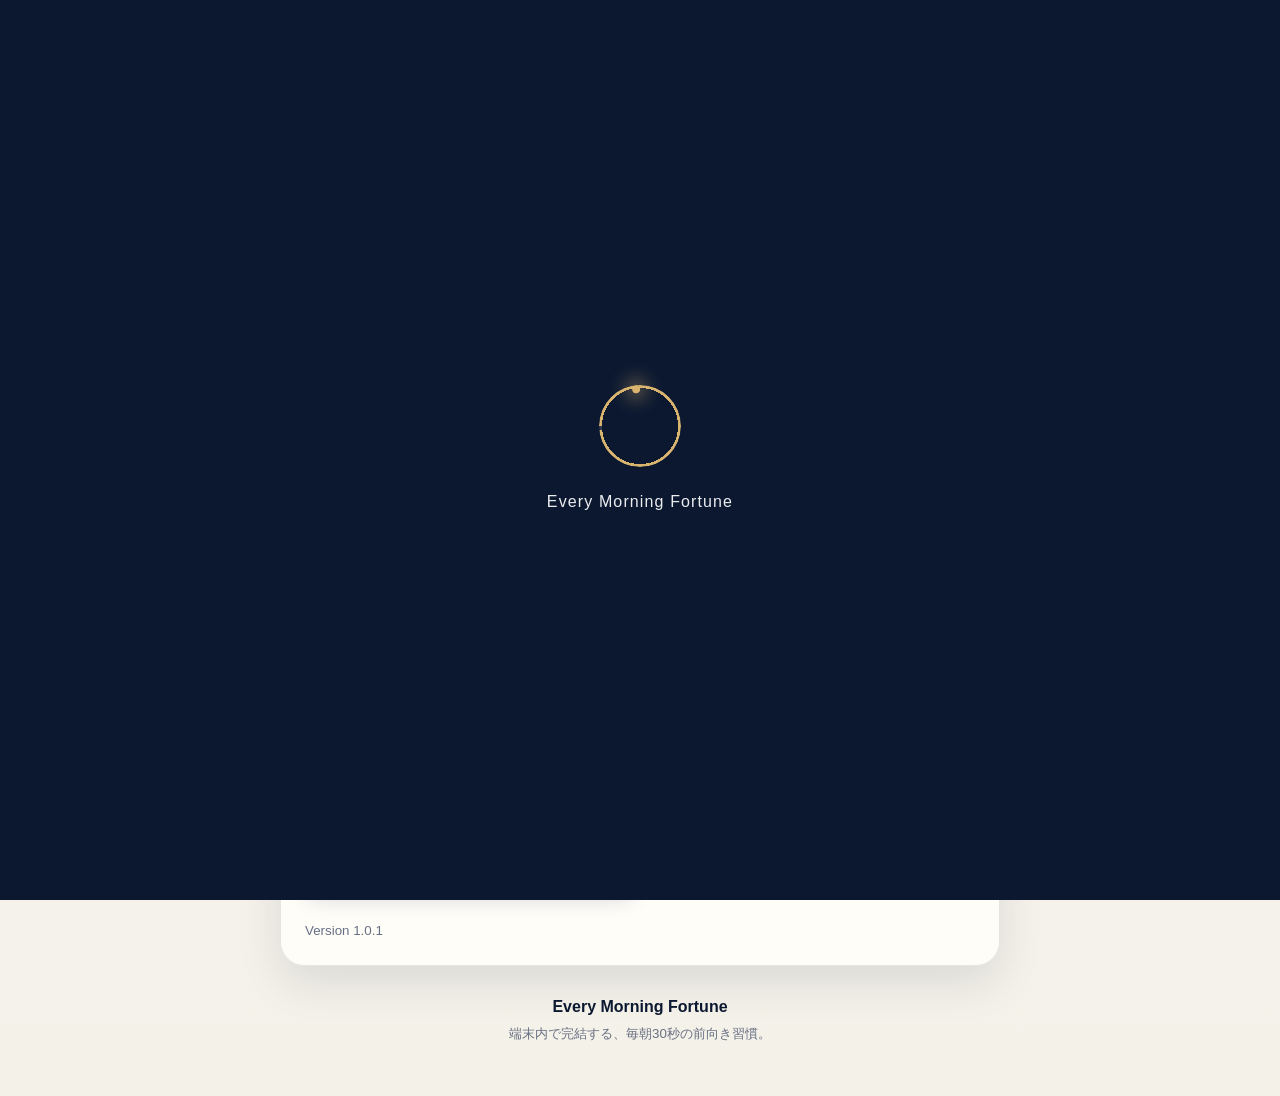
==== index.html @ 0e387863 "Finalize PWA release candidate" ====
<!doctype html>
<html lang="ja">
<head>
  <meta charset="utf-8">
  <meta name="viewport" content="width=device-width,initial-scale=1,viewport-fit=cover">
  <meta name="theme-color" content="#0b1830">
  <meta name="description" content="毎朝30秒、自分を整える占いアプリ Every Morning Fortune">
  <link rel="manifest" href="./manifest.webmanifest">
  <link rel="icon" href="./data/icon.svg" type="image/svg+xml">
  <link rel="apple-touch-icon" href="./data/apple-touch-icon.png">
  <link rel="stylesheet" href="./styles.css">
  <title>Every Morning Fortune</title>
</head>
<body>
  <div id="splash" class="splash" aria-hidden="true">
    <div class="splash__ring"></div>
    <p class="splash__title">Every Morning Fortune</p>
  </div>

  <div id="offlineBanner" class="system-banner" role="status" hidden>
    オフラインです。保存済みの内容で表示しています。
  </div>

  <div id="updateBanner" class="system-banner system-banner--action" role="status" hidden>
    <span>新しいバージョンを利用できます。</span>
    <button id="applyUpdateButton" type="button">更新する</button>
  </div>

  <header class="app-header">
    <div><p class="eyebrow">EVERY MORNING</p><h1>Fortune</h1></div>
    <button id="openProfileButton" class="icon-button" type="button" aria-label="プロフィールを開く">⚙︎</button>
  </header>

  <main class="app-shell">
    <section id="startupErrorPanel" class="card error-panel" hidden>
      <p class="eyebrow">RECOVERY</p>
      <h2>アプリを起動できませんでした</h2>
      <p id="startupErrorMessage" class="muted" role="alert"></p>
      <div class="button-row">
        <button class="primary-button" type="button" data-app-action="reload">もう一度読み込む</button>
        <button class="secondary-button" type="button" data-app-action="refresh-cache">キャッシュを更新</button>
      </div>
    </section>

    <section id="welcomePanel" class="card welcome-card" hidden>
      <p class="eyebrow">はじめに</p>
      <h2>あなたの基本情報を登録します</h2>
      <p class="muted">入力内容と占い結果は、この端末内だけに保存されます。</p>
      <form id="profileForm" class="stack">
        <label><span>表示名</span><input id="displayName" maxlength="24" placeholder="例：ハルタ"></label>
        <label><span>生年月日</span><input id="birthDate" type="date" required></label>
        <label><span>血液型</span><select id="bloodType"><option value="">未設定</option><option>A</option><option>B</option><option>O</option><option>AB</option></select></label>
        <button class="primary-button" type="submit">保存して占う</button>
      </form>
    </section>

    <section id="homePanel" hidden>
      <article class="fortune-hero">
        <div class="fortune-hero__top">
          <div><p id="todayLabel" class="eyebrow"></p><p id="greeting" class="small-greeting"></p></div>
          <div id="overallStars" class="stars"></div>
        </div>
        <p class="theme-caption">今日のテーマ</p>
        <h2 id="themeLabel" class="theme-title"></h2>
        <p id="themeLead" class="theme-lead"></p>
        <div class="overall-score"><span>総合運</span><strong id="overallScore"></strong></div>
      </article>

      <section class="axis-grid" aria-label="4つの運勢">
        <article class="axis-card"><span>恋愛運</span><strong id="loveStars"></strong><small id="loveScore"></small></article>
        <article class="axis-card"><span>金運</span><strong id="moneyStars"></strong><small id="moneyScore"></small></article>
        <article class="axis-card"><span>仕事運</span><strong id="workStars"></strong><small id="workScore"></small></article>
      </section>

      <article class="card">
        <p class="eyebrow">TODAY'S KEY</p>
        <h3 id="todayKey"></h3>
        <p id="overallMessage" class="muted"></p>
      </article>

      <article class="card">
        <p class="eyebrow">LUCKY ACTION</p>
        <h3 id="luckyAction"></h3>
      </article>

      <section class="lucky-grid" aria-label="今日のラッキー情報">
        <article class="lucky-card">
          <p class="eyebrow">LUCKY COLOR</p>
          <strong id="luckyColor"></strong>
        </article>
        <article class="lucky-card">
          <p class="eyebrow">LUCKY TIME</p>
          <strong id="luckyTime"></strong>
        </article>
      </section>

      <article class="promise-card">
        <p class="eyebrow">TODAY'S PROMISE</p>
        <p id="todayPromise"></p>
      </article>

      <details class="card">
        <summary>4運勢のメッセージ</summary>
        <div id="axisMessages" class="axis-messages"></div>
      </details>

      
      <section id="nightReflectionSection" class="night-section">
        <article class="night-card">
          <p class="eyebrow">NIGHT REFLECTION</p>
          <h2>今日を静かに振り返る</h2>
          <p id="nightThemeLead" class="muted"></p>

          <form id="reflectionForm" class="stack">
            <fieldset class="mood-fieldset">
              <legend>今日の気分</legend>
              <div class="mood-options">
                <label><input type="radio" name="mood" value="1"><span>1</span></label>
                <label><input type="radio" name="mood" value="2"><span>2</span></label>
                <label><input type="radio" name="mood" value="3" checked><span>3</span></label>
                <label><input type="radio" name="mood" value="4"><span>4</span></label>
                <label><input type="radio" name="mood" value="5"><span>5</span></label>
              </div>
            </fieldset>

            <label class="check-row">
              <input id="promiseFulfilled" type="checkbox">
              <span>今日の約束を少しでも意識できた</span>
            </label>

            <label>
              <span>ひとことメモ</span>
              <textarea id="reflectionNote" rows="4" maxlength="240" placeholder="今日できたこと、気づいたこと"></textarea>
            </label>

            <button class="primary-button" type="submit">今日の振り返りを保存</button>
            <p id="reflectionMessage" class="message" role="status"></p>
          </form>
        </article>
      </section>

      <a class="secondary-button" href="./studio.html">Every Morning Studioを開く</a>

    </section>
    <section class="card app-management" aria-labelledby="appManagementTitle">
      <p class="eyebrow">APP MANAGEMENT</p>
      <h2 id="appManagementTitle">アプリ管理</h2>
      <p class="muted">表示がおかしいときだけ使用してください。プロフィールや振り返りは削除されません。</p>
      <div class="button-row">
        <button class="primary-button" type="button" data-app-action="reload">もう一度読み込む</button>
        <button class="secondary-button" type="button" data-app-action="refresh-cache">キャッシュを更新</button>
      </div>
      <p id="appManagementMessage" class="message" role="status"></p>
      <small>Version <span id="appVersion">1.0.1</span></small>
    </section>

    <footer class="app-footer">
      <p>Every Morning Fortune</p>
      <small>端末内で完結する、毎朝30秒の前向き習慣。</small>
    </footer>
  </main>

  <dialog id="profileDialog">
    <form method="dialog" class="dialog-card">
      <div class="section-heading"><h2>プロフィール</h2><button class="icon-button" value="cancel">×</button></div>
      <p id="profileSummary" class="muted preserve-lines"></p>
      <button id="resetProfileButton" class="danger-button" type="button">プロフィールを削除</button>
    </form>
  </dialog>

  <script type="module" src="./js/app.js"></script>
</body>
</html>
---- styles.css ----
/* =========================================================
   Every Morning Fortune — Base Design
   Sprint 6.1 style repair
   ========================================================= */

:root {
  --morning-navy: #0b1830;
  --morning-navy-soft: #243b60;
  --morning-gold: #d9b46f;
  --morning-gold-soft: #f3dfb6;
  --morning-paper: #fffdf8;
  --morning-bg: #f4f1e9;
  --morning-text: #172033;
  --morning-muted: #687083;
  --morning-line: rgba(11, 24, 48, .10);
  --radius-lg: 24px;
  --radius-md: 18px;
  --shadow-card: 0 16px 45px rgba(11, 24, 48, .11);
  color-scheme: light;
  font-family:
    -apple-system,
    BlinkMacSystemFont,
    "Hiragino Sans",
    "Yu Gothic",
    "YuGothic",
    "Noto Sans JP",
    sans-serif;
}

* {
  box-sizing: border-box;
}

html {
  min-height: 100%;
  background: var(--morning-bg);
  -webkit-text-size-adjust: 100%;
}

body {
  min-width: 320px;
  min-height: 100vh;
  margin: 0;
  overflow-x: hidden;
  color: var(--morning-text);
  background:
    radial-gradient(circle at 90% 0%, rgba(217, 180, 111, .14), transparent 25rem),
    linear-gradient(180deg, #f8f6f0 0%, var(--morning-bg) 100%);
  font-size: 16px;
  line-height: 1.6;
}

button,
input,
select,
textarea {
  font: inherit;
}

button,
a,
label,
summary {
  -webkit-tap-highlight-color: transparent;
}

button {
  cursor: pointer;
}

[hidden] {
  display: none !important;
}

.app-header {
  display: flex;
  align-items: center;
  justify-content: space-between;
  width: min(100% - 32px, 720px);
  margin: 0 auto;
  padding:
    max(22px, env(safe-area-inset-top))
    0
    14px;
}

.app-header h1 {
  margin: 1px 0 0;
  color: var(--morning-navy);
  font-size: clamp(2rem, 8vw, 3rem);
  line-height: 1;
  letter-spacing: -.035em;
}

.app-shell {
  width: min(100% - 32px, 720px);
  margin: 0 auto;
  padding: 8px 0 calc(48px + env(safe-area-inset-bottom));
}

.eyebrow {
  margin: 0 0 7px;
  color: #8d6d32;
  font-size: .72rem;
  font-weight: 800;
  letter-spacing: .16em;
  text-transform: uppercase;
}

.card {
  margin-bottom: 16px;
  padding: 24px;
  border: 1px solid var(--morning-line);
  border-radius: var(--radius-lg);
  background: rgba(255, 253, 248, .96);
  box-shadow: var(--shadow-card);
}

.card h2,
.card h3 {
  margin-top: 0;
  color: var(--morning-navy);
  line-height: 1.35;
}

.welcome-card {
  margin-top: 8px;
  padding: clamp(24px, 6vw, 38px);
  background:
    radial-gradient(circle at 100% 0%, rgba(217, 180, 111, .18), transparent 18rem),
    var(--morning-paper);
}

.welcome-card h2 {
  margin-bottom: 12px;
  font-size: clamp(1.65rem, 7vw, 2.35rem);
}

.muted {
  color: var(--morning-muted);
}

.stack {
  display: grid;
  gap: 16px;
}

.stack label > span {
  display: block;
  margin-bottom: 7px;
  color: var(--morning-navy);
  font-size: .88rem;
  font-weight: 700;
}

input,
select,
textarea {
  width: 100%;
  min-height: 48px;
  padding: 12px 14px;
  border: 1px solid #cbd1da;
  border-radius: 13px;
  color: var(--morning-text);
  background: white;
  outline: none;
}

textarea {
  resize: vertical;
}

input:focus,
select:focus,
textarea:focus {
  border-color: var(--morning-gold);
  box-shadow: 0 0 0 4px rgba(217, 180, 111, .18);
}

.primary-button,
.secondary-button,
.icon-button {
  min-height: 48px;
  border: 0;
  border-radius: 14px;
  font-weight: 800;
}

.primary-button {
  width: 100%;
  padding: 13px 18px;
  color: white;
  background: var(--morning-navy);
  box-shadow: 0 10px 22px rgba(11, 24, 48, .20);
}

.primary-button:active {
  transform: translateY(1px);
}

.secondary-button {
  display: inline-flex;
  align-items: center;
  justify-content: center;
  padding: 12px 16px;
  color: var(--morning-navy);
  background: #eee9dd;
  text-decoration: none;
}

.icon-button {
  display: grid;
  width: 48px;
  padding: 0;
  place-items: center;
  color: var(--morning-navy);
  background: rgba(255, 253, 248, .92);
  box-shadow: 0 8px 24px rgba(11, 24, 48, .10);
}

.icon-button--link {
  text-decoration: none;
}

.message {
  min-height: 1.5em;
  margin: 0;
  color: var(--morning-muted);
  font-size: .9rem;
}

.splash {
  position: fixed;
  z-index: 1000;
  inset: 0;
  display: grid;
  place-content: center;
  justify-items: center;
  color: white;
  background: var(--morning-navy);
  padding:
    env(safe-area-inset-top)
    env(safe-area-inset-right)
    env(safe-area-inset-bottom)
    env(safe-area-inset-left);
  transition:
    opacity .45s ease,
    visibility .45s ease;
}

.splash.is-hidden {
  visibility: hidden;
  opacity: 0;
  pointer-events: none;
}

.splash__ring {
  position: relative;
  width: 82px;
  height: 82px;
  border-radius: 50%;
  animation: splash-ring 1.15s ease-in-out infinite;
}

.splash__ring::before {
  position: absolute;
  inset: 0;
  border-radius: inherit;
  background:
    conic-gradient(
      from -90deg,
      var(--morning-gold) 0deg 354deg,
      rgba(255, 255, 255, .15) 354deg 360deg
    );
  -webkit-mask: radial-gradient(farthest-side, transparent calc(100% - 3px), #000 0);
  mask: radial-gradient(farthest-side, transparent calc(100% - 3px), #000 0);
  content: "";
}

.splash__ring::after {
  position: absolute;
  top: 0;
  left: calc(50% - 4px);
  width: 8px;
  height: 8px;
  border-radius: 50%;
  background: var(--morning-gold);
  box-shadow: 0 0 18px 7px rgba(217, 180, 111, .42);
  content: "";
  transform: rotate(354deg);
  transform-origin: 4px 41px;
}

.splash__title {
  margin: 22px 0 0;
  color: rgba(255, 255, 255, .92);
  font-size: 1rem;
  letter-spacing: .07em;
  animation: splash-title 1.1s ease-out both;
}

@keyframes splash-ring {
  to {
    transform: rotate(360deg);
  }
}

@keyframes splash-title {
  from {
    opacity: 0;
    transform: translateY(4px);
  }

  to {
    opacity: 1;
    transform: translateY(0);
  }
}

dialog {
  width: min(calc(100% - 32px), 480px);
  padding: 0;
  border: 0;
  border-radius: 22px;
  color: var(--morning-text);
  background: var(--morning-paper);
  box-shadow: 0 26px 80px rgba(0, 0, 0, .28);
}

dialog::backdrop {
  background: rgba(4, 10, 22, .55);
  backdrop-filter: blur(4px);
}

.dialog-card {
  padding: 24px;
}

.button-row {
  display: flex;
  flex-wrap: wrap;
  gap: 10px;
}

.check-row {
  display: flex !important;
  align-items: flex-start;
  gap: 10px;
}

.check-row input {
  width: 22px;
  min-height: 22px;
  margin-top: 2px;
}

@media (max-width: 560px) {
  .app-header,
  .app-shell {
    width: min(100% - 24px, 720px);
  }

  .card,
  .fortune-hero,
  .night-card {
    padding: 20px;
  }
}

@media (prefers-reduced-motion: reduce) {
  *,
  *::before,
  *::after {
    scroll-behavior: auto !important;
    animation-duration: .01ms !important;
    animation-iteration-count: 1 !important;
    transition-duration: .01ms !important;
  }
}



.fortune-hero{margin-bottom:16px;padding:24px;border-radius:var(--radius-lg);background:var(--morning-navy);color:#fff;box-shadow:var(--shadow-card)}
.fortune-hero__top{display:flex;justify-content:space-between;align-items:flex-start;gap:18px}
.small-greeting{margin:.35rem 0 0;color:rgba(255,255,255,.72)}
.stars{color:var(--morning-gold);font-size:1.25rem;letter-spacing:.08em;white-space:nowrap}
.theme-caption{margin:28px 0 5px;color:var(--morning-gold-soft);font-size:.8rem;font-weight:800;letter-spacing:.12em}
.theme-title{margin:0;font-size:clamp(2.2rem,10vw,4rem)}
.theme-lead{max-width:34rem;margin:14px 0 24px;color:rgba(255,255,255,.82);line-height:1.8}
.overall-score{display:flex;justify-content:space-between;align-items:center;padding:14px 16px;border:1px solid rgba(255,255,255,.12);border-radius:15px;background:rgba(255,255,255,.06)}
.axis-grid{display:grid;grid-template-columns:repeat(3,1fr);gap:10px;margin-bottom:16px}
.axis-card{padding:16px 12px;border:1px solid rgba(11,24,48,.08);border-radius:18px;background:var(--morning-paper);box-shadow:0 10px 28px rgba(11,24,48,.08)}
.axis-card span,.axis-card strong,.axis-card small{display:block}
.axis-card strong{margin:8px 0 4px;color:#b18435;letter-spacing:.03em}
.axis-card small{color:var(--morning-muted)}
.promise-card{margin-bottom:16px;padding:23px;border-radius:var(--radius-lg);background:linear-gradient(135deg,var(--morning-gold-soft),#fff4d9)}
.promise-card p:last-child{margin-bottom:0;font-size:1.12rem;font-weight:700;line-height:1.8}
details summary{cursor:pointer;font-weight:800}
.axis-messages p{padding-top:13px;border-top:1px solid #ece8de;line-height:1.7}
.preserve-lines{white-space:pre-line}
@media(max-width:560px){.axis-grid{grid-template-columns:1fr}.axis-card{display:grid;grid-template-columns:1fr auto auto;align-items:center;gap:10px}.axis-card strong{margin:0}.fortune-hero__top{display:block}.stars{margin-top:14px}}


.night-section {
  margin-top: 18px;
}

.night-card {
  margin-bottom: 16px;
  padding: 24px;
  border: 1px solid rgba(11,24,48,.08);
  border-radius: var(--radius-lg);
  background:
    radial-gradient(circle at 100% 0%, rgba(217,180,111,.16), transparent 18rem),
    linear-gradient(180deg, #f3f0f7 0%, #fffdf8 100%);
  box-shadow: var(--shadow-card);
}

.night-card h2 {
  margin-top: 0;
}

.mood-fieldset {
  margin: 0;
  padding: 0;
  border: 0;
}

.mood-fieldset legend {
  margin-bottom: 10px;
  font-weight: 700;
}

.mood-options {
  display: grid;
  grid-template-columns: repeat(5, 1fr);
  gap: 8px;
}

.mood-options label {
  display: block;
}

.mood-options input {
  position: absolute;
  opacity: 0;
  pointer-events: none;
}

.mood-options span {
  display: grid;
  place-items: center;
  min-height: 48px;
  border: 1px solid #cad0d9;
  border-radius: 13px;
  background: white;
  font-weight: 800;
  cursor: pointer;
}

.mood-options input:checked + span {
  border-color: var(--morning-gold);
  background: var(--morning-gold-soft);
  color: var(--morning-navy);
  outline: 3px solid rgba(217,180,111,.18);
}

.check-row {
  display: flex;
  align-items: flex-start;
  gap: 10px;
}

.check-row input {
  width: 22px;
  min-height: 22px;
  margin-top: 1px;
}

.check-row > span {
  margin: 0;
  line-height: 1.6;
}

textarea {
  width: 100%;
  padding: 12px 14px;
  border: 1px solid #cad0d9;
  border-radius: 13px;
  background: white;
  color: var(--morning-ink);
  resize: vertical;
}

textarea:focus {
  border-color: var(--morning-gold);
  outline: 3px solid rgba(217,180,111,.23);
}


.studio-hero {
  background:
    radial-gradient(circle at 95% 10%, rgba(217,180,111,.22), transparent 18rem),
    linear-gradient(145deg, var(--morning-navy), #14294a);
}

.studio-summary-grid {
  display: grid;
  grid-template-columns: repeat(4, 1fr);
  gap: 10px;
  margin-bottom: 16px;
}

.summary-card {
  padding: 18px 14px;
  border: 1px solid rgba(11,24,48,.08);
  border-radius: 18px;
  background: var(--morning-paper);
  box-shadow: 0 10px 28px rgba(11,24,48,.08);
}

.summary-card span,
.summary-card strong,
.summary-card small {
  display: block;
}

.summary-card span {
  color: var(--morning-muted);
  font-size: .8rem;
}

.summary-card strong {
  margin-top: 8px;
  color: var(--morning-navy);
  font-size: 1.9rem;
}

.summary-card small {
  margin-top: 3px;
  color: var(--morning-muted);
}

.analytics-bars,
.theme-ranking {
  display: grid;
  gap: 16px;
  margin-top: 20px;
}

.analytics-bar-row {
  display: grid;
  gap: 8px;
}

.analytics-bar-top {
  display: flex;
  justify-content: space-between;
  gap: 16px;
}

.analytics-bar-top span {
  min-width: 0;
  overflow-wrap: anywhere;
}

.analytics-bar-track {
  height: 10px;
  overflow: hidden;
  border-radius: 999px;
  background: #ece8de;
}

.analytics-bar-fill {
  min-width: 2px;
  height: 100%;
  border-radius: inherit;
  background: linear-gradient(
    90deg,
    var(--morning-gold),
    #e7ca91
  );
  transition: width .45s ease;
}

.theme-ranking-row .analytics-bar-fill {
  background: linear-gradient(
    90deg,
    var(--morning-navy-soft),
    #56749f
  );
}

.morning-night-grid,
.reflection-stats {
  display: grid;
  grid-template-columns: repeat(3, 1fr);
  gap: 10px;
  margin-top: 18px;
}

.usage-panel,
.reflection-stats > div {
  padding: 18px;
  border-radius: 16px;
  background: #f3f0e9;
}

.usage-panel span,
.usage-panel strong,
.reflection-stats span,
.reflection-stats strong {
  display: block;
}

.usage-panel span,
.reflection-stats span {
  color: var(--morning-muted);
  font-size: .82rem;
}

.usage-panel strong,
.reflection-stats strong {
  margin-top: 8px;
  color: var(--morning-navy);
  font-size: 1.25rem;
}

@media (max-width: 680px) {
  .studio-summary-grid {
    grid-template-columns: repeat(2, 1fr);
  }

  .morning-night-grid,
  .reflection-stats {
    grid-template-columns: 1fr;
  }
}


.lucky-grid {
  display: grid;
  grid-template-columns: repeat(2, minmax(0, 1fr));
  gap: 12px;
  margin-bottom: 16px;
}

.lucky-card {
  padding: 18px;
  border: 1px solid rgba(11, 24, 48, .08);
  border-radius: 18px;
  background: linear-gradient(145deg, #fffdf8, #f2ede3);
  box-shadow: 0 10px 28px rgba(11, 24, 48, .07);
}

.lucky-card strong {
  display: block;
  margin-top: 8px;
  color: var(--morning-navy);
  font-size: 1.08rem;
  line-height: 1.45;
}

@media (max-width: 420px) {
  .lucky-grid {
    grid-template-columns: 1fr;
  }
}


.quality-score-panel {
  display: grid;
  grid-template-columns: auto 1fr;
  gap: 24px;
  align-items: center;
  margin-top: 18px;
  padding: 22px;
  border-radius: 20px;
  background:
    radial-gradient(circle at 0% 0%, rgba(217,180,111,.18), transparent 18rem),
    #f3f0e9;
}

.quality-score-panel > div {
  min-width: 140px;
}

.quality-score-panel span,
.quality-score-panel strong,
.quality-score-panel small {
  display: block;
}

.quality-score-panel span {
  color: var(--morning-muted);
  font-size: .82rem;
}

.quality-score-panel strong {
  color: var(--morning-navy);
  font-size: 3rem;
  line-height: 1;
}

.quality-score-panel small {
  color: var(--morning-muted);
}

.quality-metrics-grid {
  display: grid;
  grid-template-columns: repeat(4, 1fr);
  gap: 10px;
  margin-top: 14px;
}

.quality-metric {
  padding: 16px;
  border: 1px solid var(--morning-line);
  border-radius: 16px;
  background: white;
}

.quality-metric span,
.quality-metric strong {
  display: block;
}

.quality-metric span {
  color: var(--morning-muted);
  font-size: .78rem;
}

.quality-metric strong {
  margin-top: 6px;
  color: var(--morning-navy);
  font-size: 1.3rem;
}

.quality-columns {
  display: grid;
  grid-template-columns: 1fr 1fr;
  gap: 18px;
  margin-top: 22px;
}

.quality-columns h3 {
  margin-bottom: 12px;
}

.quality-list,
.duplicate-list {
  display: grid;
  gap: 12px;
}

.quality-issue {
  padding: 15px;
  border-radius: 14px;
  border-left: 4px solid #8993a3;
  background: #f4f4f4;
}

.quality-issue p {
  margin: 5px 0 0;
  color: var(--morning-muted);
  font-size: .88rem;
}

.quality-issue--good {
  border-left-color: #6f9870;
  background: #eef6ed;
}

.quality-issue--warning {
  border-left-color: #c7973e;
  background: #fbf3df;
}

.quality-issue--notice {
  border-left-color: #7089a9;
  background: #edf2f8;
}

.quality-issue--danger {
  border-left-color: #b35e5e;
  background: #f9ecec;
}

.duplicate-card {
  padding: 16px;
  border: 1px solid var(--morning-line);
  border-radius: 16px;
  background: #fffdf8;
}

.duplicate-card__header {
  display: flex;
  justify-content: space-between;
  gap: 12px;
  margin-bottom: 10px;
}

.duplicate-card__header span {
  color: var(--morning-muted);
  font-size: .78rem;
  overflow-wrap: anywhere;
}

.duplicate-card p {
  margin: 8px 0 0;
  padding: 11px;
  border-radius: 11px;
  background: #f4f1e9;
  font-size: .9rem;
}

.badge[data-status="良好"] {
  background: #eaf4e9;
  color: #3f6e42;
}

.badge[data-status="要確認"],
.badge[data-status="改善推奨"] {
  background: #fbf1d9;
  color: #8a641f;
}

.badge[data-status="要修正"] {
  background: #f8e7e7;
  color: #8c3e3e;
}

@media (max-width: 680px) {
  .quality-score-panel,
  .quality-columns {
    grid-template-columns: 1fr;
  }

  .quality-metrics-grid {
    grid-template-columns: repeat(2, 1fr);
  }

  .duplicate-card__header {
    display: grid;
  }
}


.editor-toolbar {
  display: grid;
  grid-template-columns: repeat(3, 1fr);
  gap: 12px;
  margin-top: 18px;
}

.editor-toolbar label > span {
  display: block;
  margin-bottom: 6px;
  color: var(--morning-muted);
  font-size: .78rem;
  font-weight: 700;
}

.editor-layout {
  display: grid;
  grid-template-columns: minmax(0, 1.1fr) minmax(280px, .9fr);
  gap: 20px;
  align-items: start;
  margin-top: 20px;
}

.character-count {
  display: block;
  margin-top: 5px;
  color: var(--morning-muted);
  text-align: right;
}

.content-preview {
  position: sticky;
  top: 18px;
  padding: 22px;
  border-radius: 20px;
  color: white;
  background:
    radial-gradient(circle at 100% 0%, rgba(217,180,111,.24), transparent 16rem),
    linear-gradient(145deg, var(--morning-navy), #182f52);
  box-shadow: 0 18px 45px rgba(11,24,48,.20);
}

.content-preview .eyebrow {
  color: var(--morning-gold-soft);
}

.content-preview h3 {
  margin: 0 0 14px;
  color: white;
  font-size: 1.5rem;
}

.preview-lead {
  margin: 0 0 18px;
  color: rgba(255,255,255,.9);
  font-size: 1.05rem;
  line-height: 1.8;
}

.preview-block,
.preview-night {
  margin-top: 12px;
  padding: 14px;
  border-radius: 14px;
  background: rgba(255,255,255,.09);
}

.preview-block span,
.preview-night span {
  display: block;
  color: var(--morning-gold-soft);
  font-size: .75rem;
  font-weight: 800;
  letter-spacing: .08em;
}

.preview-block strong,
.preview-night p {
  display: block;
  margin: 5px 0 0;
  color: white;
  line-height: 1.6;
}

.editor-export {
  display: flex;
  align-items: center;
  justify-content: space-between;
  gap: 18px;
  margin-top: 24px;
  padding-top: 20px;
  border-top: 1px solid var(--morning-line);
}

.editor-export h3,
.editor-export p {
  margin: 0;
}

@media (max-width: 760px) {
  .editor-toolbar,
  .editor-layout {
    grid-template-columns: 1fr;
  }

  .content-preview {
    position: static;
  }

  .editor-export {
    align-items: stretch;
    flex-direction: column;
  }
}


.editor-search-row {
  display: grid;
  grid-template-columns: minmax(0, 1fr) minmax(190px, .45fr) auto;
  gap: 12px;
  align-items: end;
  margin-top: 18px;
}

.editor-search-row label > span {
  display: block;
  margin-bottom: 6px;
  color: var(--morning-muted);
  font-size: .78rem;
  font-weight: 700;
}

.editor-export--stack {
  align-items: stretch;
  flex-direction: column;
}

.editor-history-panel {
  width: 100%;
  margin-top: 8px;
  padding: 18px;
  border-radius: 18px;
  background: #f4f1e9;
}

.editor-history-list {
  display: grid;
  gap: 10px;
}

.editor-history-item {
  padding: 14px;
  border: 1px solid var(--morning-line);
  border-radius: 14px;
  background: white;
}

.editor-history-item__top {
  display: flex;
  justify-content: space-between;
  gap: 12px;
}

.editor-history-item time {
  color: var(--morning-muted);
  font-size: .76rem;
}

.editor-history-item p {
  margin: 6px 0;
  color: var(--morning-muted);
  font-size: .88rem;
}

.text-button {
  min-height: 44px;
  padding: 8px 0;
  border: 0;
  color: var(--morning-navy-soft);
  background: transparent;
  font-weight: 800;
  text-decoration: underline;
  text-underline-offset: 3px;
}

@media (max-width: 760px) {
  .editor-search-row {
    grid-template-columns: 1fr;
  }

  .editor-history-item__top {
    display: grid;
  }
}


/* =========================================================
   Sprint 10 — Release Candidate polish
   ========================================================= */

.app-tagline {
  margin: 8px 0 0;
  color: var(--morning-muted);
  font-size: .88rem;
}

.primary-button--hero {
  min-height: 54px;
  font-size: 1rem;
}

.app-footer {
  padding: 12px 0 4px;
  color: var(--morning-muted);
  text-align: center;
}

.app-footer p {
  margin: 0;
  color: var(--morning-navy);
  font-weight: 800;
}

.app-footer small {
  display: block;
  margin-top: 3px;
}

.studio-tabs {
  position: sticky;
  z-index: 40;
  top: 8px;
  display: grid;
  grid-template-columns: repeat(4, 1fr);
  gap: 8px;
  margin: 0 0 16px;
  padding: 8px;
  border: 1px solid var(--morning-line);
  border-radius: 18px;
  background: rgba(255, 253, 248, .92);
  box-shadow: 0 12px 35px rgba(11, 24, 48, .12);
  backdrop-filter: blur(14px);
}

.studio-tab {
  min-height: 44px;
  border: 0;
  border-radius: 12px;
  color: var(--morning-muted);
  background: transparent;
  font-weight: 800;
}

.studio-tab.is-active {
  color: white;
  background: var(--morning-navy);
  box-shadow: 0 8px 20px rgba(11, 24, 48, .18);
}

[data-studio-panel][hidden] {
  display: none !important;
}

@media (max-width: 520px) {
  .studio-tabs {
    gap: 4px;
    padding: 6px;
  }

  .studio-tab {
    min-height: 44px;
    padding: 8px 4px;
    font-size: .84rem;
  }
}

/* Sprint 12: connection, update, recovery, and app management */
.system-banner {
  position: relative;
  z-index: 30;
  width: 100%;
  padding: calc(0.65rem + env(safe-area-inset-top, 0px)) 1rem 0.65rem;
  background: rgba(255, 245, 210, 0.98);
  color: #473814;
  font-size: 0.88rem;
  text-align: center;
}

.system-banner--action {
  display: flex;
  align-items: center;
  justify-content: center;
  gap: 0.75rem;
  background: rgba(225, 239, 255, 0.98);
  color: #10284f;
}

.system-banner--action button {
  min-height: 2.25rem;
  padding: 0.35rem 0.8rem;
  border: 1px solid currentColor;
  border-radius: 999px;
  background: transparent;
  color: inherit;
  font: inherit;
  font-weight: 700;
}

.error-panel {
  border: 1px solid rgba(180, 63, 63, 0.28);
}

.button-row {
  display: flex;
  flex-wrap: wrap;
  gap: 0.75rem;
  margin-top: 1rem;
}

.button-row > button {
  flex: 1 1 12rem;
}

.app-management {
  margin-top: 1rem;
}

.app-management h2 {
  margin-bottom: 0.5rem;
}

.app-management small {
  display: block;
  margin-top: 0.75rem;
  color: var(--muted, #667085);
}
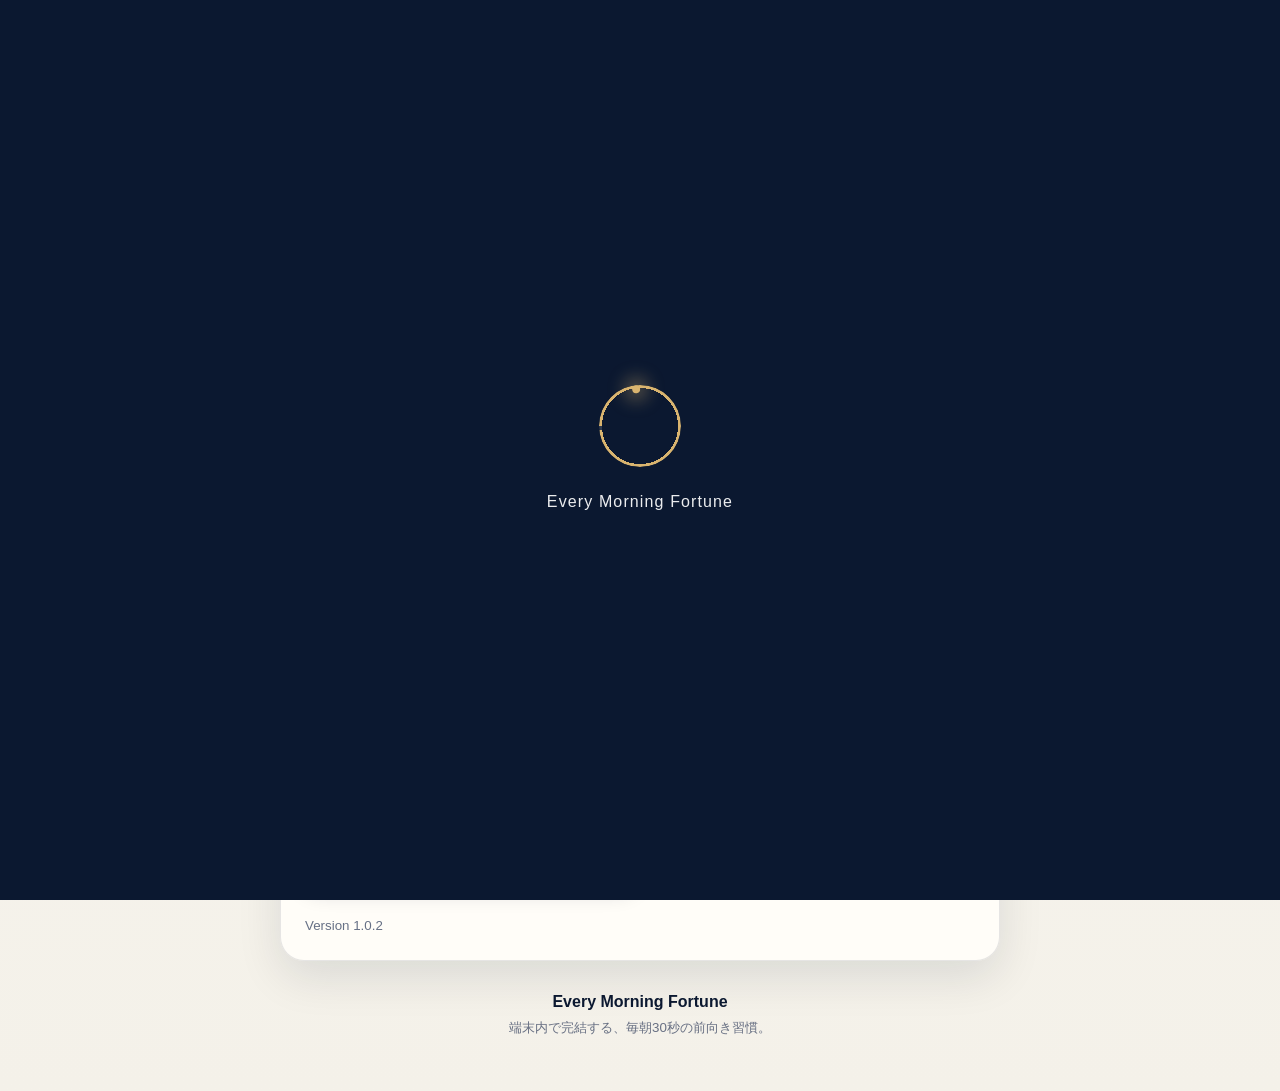
==== commit 4a332a4d: "Release 1.0.2 iPhone input and navigation improvements" ====
--- a/index.html
+++ b/index.html
@@ -48,7 +48,14 @@
       <p class="muted">入力内容と占い結果は、この端末内だけに保存されます。</p>
       <form id="profileForm" class="stack">
         <label><span>表示名</span><input id="displayName" maxlength="24" placeholder="例：ハルタ"></label>
-        <label><span>生年月日</span><input id="birthDate" type="date" required></label>
+        <fieldset class="birth-date-fieldset">
+          <legend>生年月日</legend>
+          <div class="birth-date-grid">
+            <label><span>年</span><select id="birthYear" required><option value="">年</option></select></label>
+            <label><span>月</span><select id="birthMonth" required><option value="">月</option></select></label>
+            <label><span>日</span><select id="birthDay" required disabled><option value="">日</option></select></label>
+          </div>
+        </fieldset>
         <label><span>血液型</span><select id="bloodType"><option value="">未設定</option><option>A</option><option>B</option><option>O</option><option>AB</option></select></label>
         <button class="primary-button" type="submit">保存して占う</button>
       </form>
@@ -99,7 +106,7 @@
         <p id="todayPromise"></p>
       </article>
 
-      <details class="card">
+      <details class="card" open>
         <summary>4運勢のメッセージ</summary>
         <div id="axisMessages" class="axis-messages"></div>
       </details>
@@ -139,7 +146,7 @@
         </article>
       </section>
 
-      <a class="secondary-button" href="./studio.html">Every Morning Studioを開く</a>
+      <a id="openStudioLink" class="secondary-button" href="./studio.html">Every Morning Studioを開く</a>
 
     </section>
     <section class="card app-management" aria-labelledby="appManagementTitle">
@@ -151,7 +158,7 @@
         <button class="secondary-button" type="button" data-app-action="refresh-cache">キャッシュを更新</button>
       </div>
       <p id="appManagementMessage" class="message" role="status"></p>
-      <small>Version <span id="appVersion">1.0.1</span></small>
+      <small>Version <span id="appVersion">1.0.2</span></small>
     </section>
 
     <footer class="app-footer">
--- a/styles.css
+++ b/styles.css
@@ -153,6 +153,33 @@
   font-weight: 700;
 }
 
+.birth-date-fieldset {
+  margin: 0;
+  padding: 0;
+  border: 0;
+}
+
+.birth-date-fieldset legend {
+  margin-bottom: 7px;
+  color: var(--morning-navy);
+  font-size: .88rem;
+  font-weight: 700;
+}
+
+.birth-date-grid {
+  display: grid;
+  grid-template-columns: 1.4fr 1fr 1fr;
+  gap: 8px;
+}
+
+.birth-date-grid label > span {
+  position: absolute;
+  width: 1px;
+  height: 1px;
+  overflow: hidden;
+  clip-path: inset(50%);
+}
+
 input,
 select,
 textarea {
@@ -443,6 +470,12 @@
 
 .mood-options input {
   position: absolute;
+  width: 1px;
+  height: 1px;
+  min-height: 0;
+  margin: -1px;
+  overflow: hidden;
+  clip-path: inset(50%);
   opacity: 0;
   pointer-events: none;
 }
@@ -463,6 +496,10 @@
   background: var(--morning-gold-soft);
   color: var(--morning-navy);
   outline: 3px solid rgba(217,180,111,.18);
+}
+
+.mood-options input:focus-visible + span {
+  outline: 3px solid rgba(217,180,111,.35);
 }
 
 .check-row {
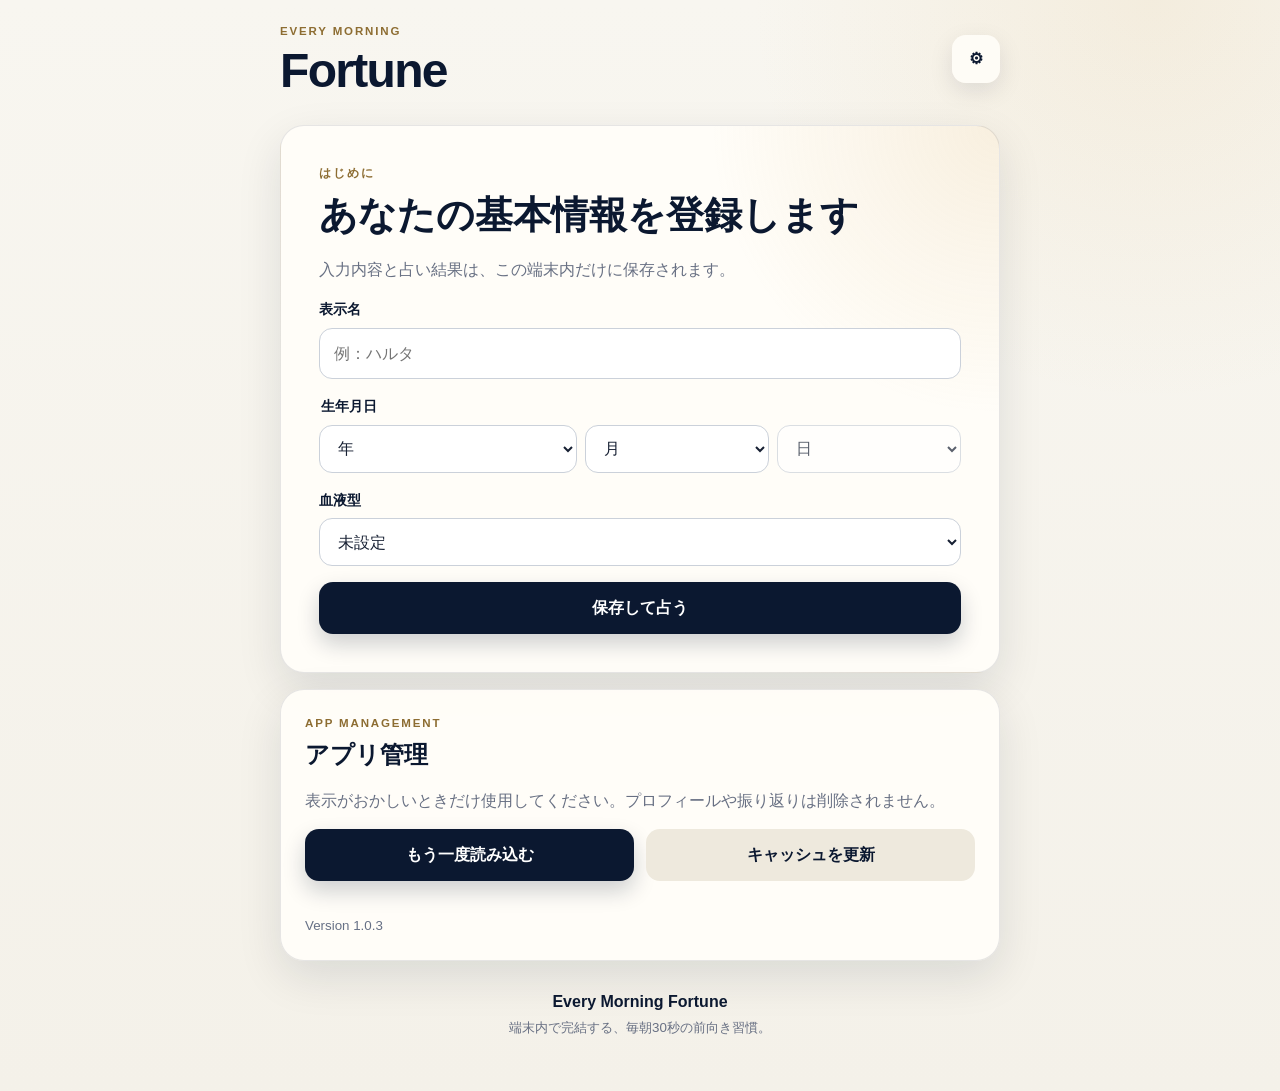
==== commit 5ac1d5e9: "Release 1.0.3 private Studio and morning experience" ====
--- a/index.html
+++ b/index.html
@@ -13,7 +13,14 @@
 </head>
 <body>
   <div id="splash" class="splash" aria-hidden="true">
-    <div class="splash__ring"></div>
+    <div class="splash__scene">
+      <div class="splash__halo"></div>
+      <div class="splash__sun">✦</div>
+      <span class="splash__spark splash__spark--one">✦</span>
+      <span class="splash__spark splash__spark--two">✦</span>
+      <span class="splash__spark splash__spark--three">✦</span>
+    </div>
+    <p class="splash__message">今日も、いい日に。</p>
     <p class="splash__title">Every Morning Fortune</p>
   </div>
 
@@ -65,19 +72,33 @@
       <article class="fortune-hero">
         <div class="fortune-hero__top">
           <div><p id="todayLabel" class="eyebrow"></p><p id="greeting" class="small-greeting"></p></div>
-          <div id="overallStars" class="stars"></div>
         </div>
+        <section class="fortune-score-grid" aria-label="4つの運勢">
+          <article class="fortune-score">
+            <span>総合運</span>
+            <strong id="overallStars" class="stars"></strong>
+            <small id="overallScore"></small>
+          </article>
+          <article class="fortune-score">
+            <span>恋愛運</span>
+            <strong id="loveStars" class="stars"></strong>
+            <small id="loveScore"></small>
+          </article>
+          <article class="fortune-score">
+            <span>金運</span>
+            <strong id="moneyStars" class="stars"></strong>
+            <small id="moneyScore"></small>
+          </article>
+          <article class="fortune-score">
+            <span>仕事運</span>
+            <strong id="workStars" class="stars"></strong>
+            <small id="workScore"></small>
+          </article>
+        </section>
         <p class="theme-caption">今日のテーマ</p>
         <h2 id="themeLabel" class="theme-title"></h2>
         <p id="themeLead" class="theme-lead"></p>
-        <div class="overall-score"><span>総合運</span><strong id="overallScore"></strong></div>
       </article>
-
-      <section class="axis-grid" aria-label="4つの運勢">
-        <article class="axis-card"><span>恋愛運</span><strong id="loveStars"></strong><small id="loveScore"></small></article>
-        <article class="axis-card"><span>金運</span><strong id="moneyStars"></strong><small id="moneyScore"></small></article>
-        <article class="axis-card"><span>仕事運</span><strong id="workStars"></strong><small id="workScore"></small></article>
-      </section>
 
       <article class="card">
         <p class="eyebrow">TODAY'S KEY</p>
@@ -146,8 +167,6 @@
         </article>
       </section>
 
-      <a id="openStudioLink" class="secondary-button" href="./studio.html">Every Morning Studioを開く</a>
-
     </section>
     <section class="card app-management" aria-labelledby="appManagementTitle">
       <p class="eyebrow">APP MANAGEMENT</p>
@@ -158,7 +177,7 @@
         <button class="secondary-button" type="button" data-app-action="refresh-cache">キャッシュを更新</button>
       </div>
       <p id="appManagementMessage" class="message" role="status"></p>
-      <small>Version <span id="appVersion">1.0.2</span></small>
+      <small>Version <span id="appVersion">1.0.3</span></small>
     </section>
 
     <footer class="app-footer">
--- a/styles.css
+++ b/styles.css
@@ -264,15 +264,19 @@
   place-content: center;
   justify-items: center;
   color: white;
-  background: var(--morning-navy);
+  overflow: hidden;
+  background:
+    radial-gradient(circle at 50% 46%, rgba(217, 180, 111, .20), transparent 10rem),
+    radial-gradient(circle at 50% 110%, rgba(76, 120, 176, .30), transparent 28rem),
+    var(--morning-navy);
   padding:
     env(safe-area-inset-top)
     env(safe-area-inset-right)
     env(safe-area-inset-bottom)
     env(safe-area-inset-left);
   transition:
-    opacity .45s ease,
-    visibility .45s ease;
+    opacity .32s ease,
+    visibility .32s ease;
 }
 
 .splash.is-hidden {
@@ -281,61 +285,138 @@
   pointer-events: none;
 }
 
-.splash__ring {
+.splash__scene {
   position: relative;
-  width: 82px;
-  height: 82px;
-  border-radius: 50%;
-  animation: splash-ring 1.15s ease-in-out infinite;
-}
-
-.splash__ring::before {
+  width: 108px;
+  height: 108px;
+  animation: splash-scene 1.2s cubic-bezier(.2, .8, .2, 1) both;
+}
+
+.splash__halo {
   position: absolute;
   inset: 0;
-  border-radius: inherit;
+  border-radius: 50%;
   background:
     conic-gradient(
       from -90deg,
       var(--morning-gold) 0deg 354deg,
-      rgba(255, 255, 255, .15) 354deg 360deg
+      rgba(255, 255, 255, .12) 354deg 360deg
     );
   -webkit-mask: radial-gradient(farthest-side, transparent calc(100% - 3px), #000 0);
   mask: radial-gradient(farthest-side, transparent calc(100% - 3px), #000 0);
-  content: "";
-}
-
-.splash__ring::after {
+  animation: splash-halo 1.1s cubic-bezier(.2, .8, .2, 1) both;
+}
+
+.splash__sun {
   position: absolute;
-  top: 0;
-  left: calc(50% - 4px);
-  width: 8px;
-  height: 8px;
+  inset: 24px;
+  display: grid;
+  place-items: center;
   border-radius: 50%;
-  background: var(--morning-gold);
-  box-shadow: 0 0 18px 7px rgba(217, 180, 111, .42);
-  content: "";
-  transform: rotate(354deg);
-  transform-origin: 4px 41px;
+  color: var(--morning-navy);
+  background: linear-gradient(145deg, #fff8df, var(--morning-gold));
+  box-shadow:
+    0 0 24px rgba(217, 180, 111, .55),
+    0 0 70px rgba(217, 180, 111, .22);
+  font-size: 1.45rem;
+  animation: splash-sun 1s .12s cubic-bezier(.2, .8, .2, 1) both;
+}
+
+.splash__spark {
+  position: absolute;
+  color: var(--morning-gold-soft);
+  opacity: 0;
+  animation: splash-spark .7s .45s ease-out both;
+}
+
+.splash__spark--one {
+  top: 2px;
+  right: -14px;
+  font-size: .9rem;
+}
+
+.splash__spark--two {
+  bottom: 12px;
+  left: -18px;
+  font-size: .65rem;
+  animation-delay: .58s;
+}
+
+.splash__spark--three {
+  right: -28px;
+  bottom: 18px;
+  font-size: .5rem;
+  animation-delay: .7s;
+}
+
+.splash__message {
+  margin: 20px 0 0;
+  color: white;
+  font-size: 1.15rem;
+  font-weight: 750;
+  letter-spacing: .08em;
+  animation: splash-copy .65s .28s ease-out both;
 }
 
 .splash__title {
-  margin: 22px 0 0;
-  color: rgba(255, 255, 255, .92);
-  font-size: 1rem;
-  letter-spacing: .07em;
-  animation: splash-title 1.1s ease-out both;
-}
-
-@keyframes splash-ring {
-  to {
-    transform: rotate(360deg);
-  }
-}
-
-@keyframes splash-title {
+  margin: 7px 0 0;
+  color: rgba(255, 255, 255, .64);
+  font-size: .76rem;
+  letter-spacing: .14em;
+  animation: splash-copy .65s .4s ease-out both;
+}
+
+@keyframes splash-scene {
   from {
     opacity: 0;
-    transform: translateY(4px);
+    transform: translateY(8px) scale(.82);
+  }
+}
+
+@keyframes splash-halo {
+  from {
+    opacity: .25;
+    transform: rotate(-110deg) scale(.72);
+  }
+
+  to {
+    opacity: 1;
+    transform: rotate(0) scale(1);
+  }
+}
+
+@keyframes splash-sun {
+  from {
+    opacity: 0;
+    transform: scale(.3) rotate(-35deg);
+  }
+
+  to {
+    opacity: 1;
+    transform: scale(1) rotate(0);
+  }
+}
+
+@keyframes splash-spark {
+  0% {
+    opacity: 0;
+    transform: scale(.2) rotate(-30deg);
+  }
+
+  55% {
+    opacity: 1;
+  }
+
+  100% {
+    opacity: .65;
+    transform: scale(1) rotate(0);
+  }
+}
+
+@keyframes splash-copy {
+  from {
+    opacity: 0;
+    transform: translateY(6px);
   }
 
   to {
@@ -410,22 +491,21 @@
 .fortune-hero{margin-bottom:16px;padding:24px;border-radius:var(--radius-lg);background:var(--morning-navy);color:#fff;box-shadow:var(--shadow-card)}
 .fortune-hero__top{display:flex;justify-content:space-between;align-items:flex-start;gap:18px}
 .small-greeting{margin:.35rem 0 0;color:rgba(255,255,255,.72)}
-.stars{color:var(--morning-gold);font-size:1.25rem;letter-spacing:.08em;white-space:nowrap}
-.theme-caption{margin:28px 0 5px;color:var(--morning-gold-soft);font-size:.8rem;font-weight:800;letter-spacing:.12em}
+.fortune-score-grid{display:grid;grid-template-columns:repeat(4,1fr);gap:8px;margin:20px 0 24px}
+.fortune-score{min-width:0;padding:12px 10px;border:1px solid rgba(255,255,255,.12);border-radius:14px;background:rgba(255,255,255,.06);text-align:center}
+.fortune-score span,.fortune-score strong,.fortune-score small{display:block}
+.fortune-score span{color:rgba(255,255,255,.72);font-size:.74rem;font-weight:700}
+.fortune-score small{margin-top:3px;color:rgba(255,255,255,.72)}
+.stars{color:var(--morning-gold);font-size:clamp(.82rem,2.6vw,1rem);letter-spacing:.02em;white-space:nowrap}
+.theme-caption{margin:0 0 5px;color:var(--morning-gold-soft);font-size:.8rem;font-weight:800;letter-spacing:.12em}
 .theme-title{margin:0;font-size:clamp(2.2rem,10vw,4rem)}
 .theme-lead{max-width:34rem;margin:14px 0 24px;color:rgba(255,255,255,.82);line-height:1.8}
-.overall-score{display:flex;justify-content:space-between;align-items:center;padding:14px 16px;border:1px solid rgba(255,255,255,.12);border-radius:15px;background:rgba(255,255,255,.06)}
-.axis-grid{display:grid;grid-template-columns:repeat(3,1fr);gap:10px;margin-bottom:16px}
-.axis-card{padding:16px 12px;border:1px solid rgba(11,24,48,.08);border-radius:18px;background:var(--morning-paper);box-shadow:0 10px 28px rgba(11,24,48,.08)}
-.axis-card span,.axis-card strong,.axis-card small{display:block}
-.axis-card strong{margin:8px 0 4px;color:#b18435;letter-spacing:.03em}
-.axis-card small{color:var(--morning-muted)}
 .promise-card{margin-bottom:16px;padding:23px;border-radius:var(--radius-lg);background:linear-gradient(135deg,var(--morning-gold-soft),#fff4d9)}
 .promise-card p:last-child{margin-bottom:0;font-size:1.12rem;font-weight:700;line-height:1.8}
 details summary{cursor:pointer;font-weight:800}
 .axis-messages p{padding-top:13px;border-top:1px solid #ece8de;line-height:1.7}
 .preserve-lines{white-space:pre-line}
-@media(max-width:560px){.axis-grid{grid-template-columns:1fr}.axis-card{display:grid;grid-template-columns:1fr auto auto;align-items:center;gap:10px}.axis-card strong{margin:0}.fortune-hero__top{display:block}.stars{margin-top:14px}}
+@media(max-width:560px){.fortune-score-grid{grid-template-columns:repeat(2,1fr)}.fortune-hero__top{display:block}}
 
 
 .night-section {
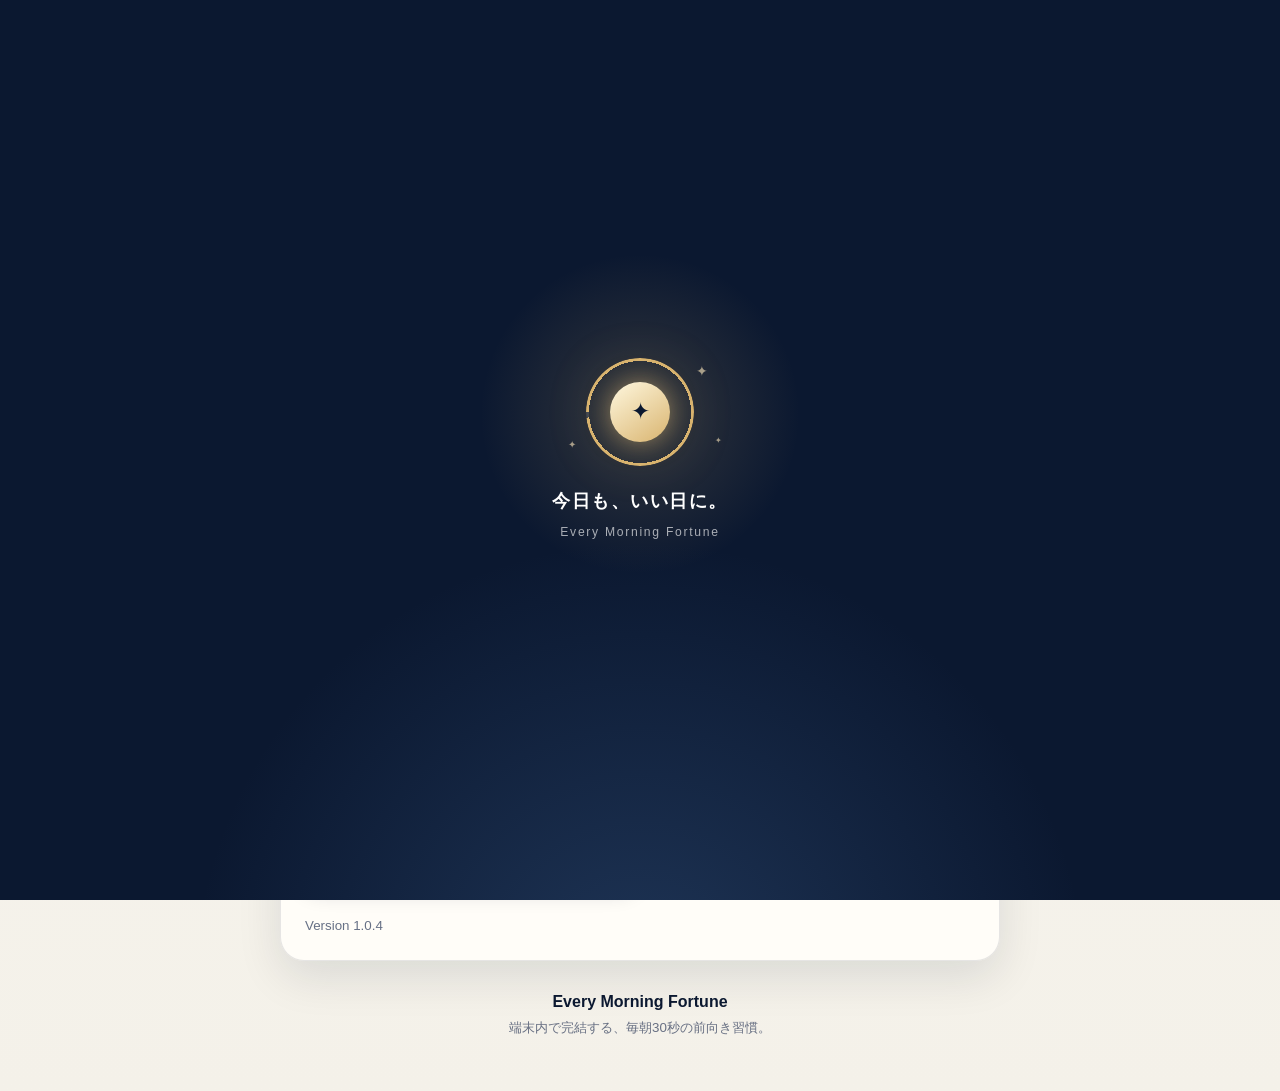
==== commit 4a270dcb: "Release 1.0.4 expandable detailed fortunes" ====
--- a/index.html
+++ b/index.html
@@ -73,31 +73,51 @@
         <div class="fortune-hero__top">
           <div><p id="todayLabel" class="eyebrow"></p><p id="greeting" class="small-greeting"></p></div>
         </div>
-        <section class="fortune-score-grid" aria-label="4つの運勢">
-          <article class="fortune-score">
-            <span>総合運</span>
-            <strong id="overallStars" class="stars"></strong>
-            <small id="overallScore"></small>
-          </article>
-          <article class="fortune-score">
-            <span>恋愛運</span>
-            <strong id="loveStars" class="stars"></strong>
-            <small id="loveScore"></small>
-          </article>
-          <article class="fortune-score">
-            <span>金運</span>
-            <strong id="moneyStars" class="stars"></strong>
-            <small id="moneyScore"></small>
-          </article>
-          <article class="fortune-score">
-            <span>仕事運</span>
-            <strong id="workStars" class="stars"></strong>
-            <small id="workScore"></small>
-          </article>
-        </section>
         <p class="theme-caption">今日のテーマ</p>
         <h2 id="themeLabel" class="theme-title"></h2>
         <p id="themeLead" class="theme-lead"></p>
+        <section class="fortune-score-grid" aria-label="4つの運勢">
+          <details class="fortune-score">
+            <summary>
+              <span class="fortune-score__label">総合運</span>
+              <strong id="overallStars" class="stars"></strong>
+              <small id="overallScore"></small>
+              <span id="overallPreview" class="fortune-score__preview"></span>
+              <span class="fortune-score__toggle">詳しく見る</span>
+            </summary>
+            <div id="overallDetail" class="fortune-score__detail"></div>
+          </details>
+          <details class="fortune-score">
+            <summary>
+              <span class="fortune-score__label">恋愛運</span>
+              <strong id="loveStars" class="stars"></strong>
+              <small id="loveScore"></small>
+              <span id="lovePreview" class="fortune-score__preview"></span>
+              <span class="fortune-score__toggle">詳しく見る</span>
+            </summary>
+            <div id="loveDetail" class="fortune-score__detail"></div>
+          </details>
+          <details class="fortune-score">
+            <summary>
+              <span class="fortune-score__label">金運</span>
+              <strong id="moneyStars" class="stars"></strong>
+              <small id="moneyScore"></small>
+              <span id="moneyPreview" class="fortune-score__preview"></span>
+              <span class="fortune-score__toggle">詳しく見る</span>
+            </summary>
+            <div id="moneyDetail" class="fortune-score__detail"></div>
+          </details>
+          <details class="fortune-score">
+            <summary>
+              <span class="fortune-score__label">仕事運</span>
+              <strong id="workStars" class="stars"></strong>
+              <small id="workScore"></small>
+              <span id="workPreview" class="fortune-score__preview"></span>
+              <span class="fortune-score__toggle">詳しく見る</span>
+            </summary>
+            <div id="workDetail" class="fortune-score__detail"></div>
+          </details>
+        </section>
       </article>
 
       <article class="card">
@@ -127,12 +147,6 @@
         <p id="todayPromise"></p>
       </article>
 
-      <details class="card" open>
-        <summary>4運勢のメッセージ</summary>
-        <div id="axisMessages" class="axis-messages"></div>
-      </details>
-
-      
       <section id="nightReflectionSection" class="night-section">
         <article class="night-card">
           <p class="eyebrow">NIGHT REFLECTION</p>
@@ -177,7 +191,7 @@
         <button class="secondary-button" type="button" data-app-action="refresh-cache">キャッシュを更新</button>
       </div>
       <p id="appManagementMessage" class="message" role="status"></p>
-      <small>Version <span id="appVersion">1.0.3</span></small>
+      <small>Version <span id="appVersion">1.0.4</span></small>
     </section>
 
     <footer class="app-footer">
--- a/styles.css
+++ b/styles.css
@@ -491,21 +491,30 @@
 .fortune-hero{margin-bottom:16px;padding:24px;border-radius:var(--radius-lg);background:var(--morning-navy);color:#fff;box-shadow:var(--shadow-card)}
 .fortune-hero__top{display:flex;justify-content:space-between;align-items:flex-start;gap:18px}
 .small-greeting{margin:.35rem 0 0;color:rgba(255,255,255,.72)}
-.fortune-score-grid{display:grid;grid-template-columns:repeat(4,1fr);gap:8px;margin:20px 0 24px}
-.fortune-score{min-width:0;padding:12px 10px;border:1px solid rgba(255,255,255,.12);border-radius:14px;background:rgba(255,255,255,.06);text-align:center}
-.fortune-score span,.fortune-score strong,.fortune-score small{display:block}
-.fortune-score span{color:rgba(255,255,255,.72);font-size:.74rem;font-weight:700}
+.fortune-score-grid{display:grid;grid-template-columns:repeat(4,1fr);gap:8px;margin-top:20px}
+.fortune-score{min-width:0;border:1px solid rgba(255,255,255,.12);border-radius:14px;background:rgba(255,255,255,.06);text-align:center;overflow:hidden}
+.fortune-score summary{padding:12px 10px;list-style:none;cursor:pointer}
+.fortune-score summary::-webkit-details-marker{display:none}
+.fortune-score summary > span,.fortune-score summary > strong,.fortune-score summary > small{display:block}
+.fortune-score__label{color:rgba(255,255,255,.72);font-size:.74rem;font-weight:700}
 .fortune-score small{margin-top:3px;color:rgba(255,255,255,.72)}
+.fortune-score__preview{display:-webkit-box!important;min-height:2.8em;margin-top:8px;color:rgba(255,255,255,.78);font-size:.72rem;font-weight:400;line-height:1.4;overflow:hidden;-webkit-box-orient:vertical;-webkit-line-clamp:2}
+.fortune-score__toggle{margin-top:8px;color:var(--morning-gold-soft)!important;font-size:.7rem;font-weight:700}
+.fortune-score__toggle::after{content:" ＋"}
+.fortune-score[open]{grid-column:1/-1;background:rgba(255,255,255,.09)}
+.fortune-score[open] .fortune-score__toggle::after{content:" −"}
+.fortune-score__detail{padding:0 16px 14px;border-top:1px solid rgba(255,255,255,.12);text-align:left}
+.fortune-score__detail p{margin:14px 0 0;color:rgba(255,255,255,.84);font-size:.88rem;line-height:1.75}
+.fortune-score__detail strong{color:var(--morning-gold-soft)}
 .stars{color:var(--morning-gold);font-size:clamp(.82rem,2.6vw,1rem);letter-spacing:.02em;white-space:nowrap}
-.theme-caption{margin:0 0 5px;color:var(--morning-gold-soft);font-size:.8rem;font-weight:800;letter-spacing:.12em}
+.theme-caption{margin:24px 0 5px;color:var(--morning-gold-soft);font-size:.8rem;font-weight:800;letter-spacing:.12em}
 .theme-title{margin:0;font-size:clamp(2.2rem,10vw,4rem)}
 .theme-lead{max-width:34rem;margin:14px 0 24px;color:rgba(255,255,255,.82);line-height:1.8}
 .promise-card{margin-bottom:16px;padding:23px;border-radius:var(--radius-lg);background:linear-gradient(135deg,var(--morning-gold-soft),#fff4d9)}
 .promise-card p:last-child{margin-bottom:0;font-size:1.12rem;font-weight:700;line-height:1.8}
 details summary{cursor:pointer;font-weight:800}
-.axis-messages p{padding-top:13px;border-top:1px solid #ece8de;line-height:1.7}
 .preserve-lines{white-space:pre-line}
-@media(max-width:560px){.fortune-score-grid{grid-template-columns:repeat(2,1fr)}.fortune-hero__top{display:block}}
+@media(max-width:560px){.fortune-score-grid{grid-template-columns:repeat(2,1fr)}.fortune-hero__top{display:block}.fortune-score[open]{grid-column:1/-1}}
 
 
 .night-section {
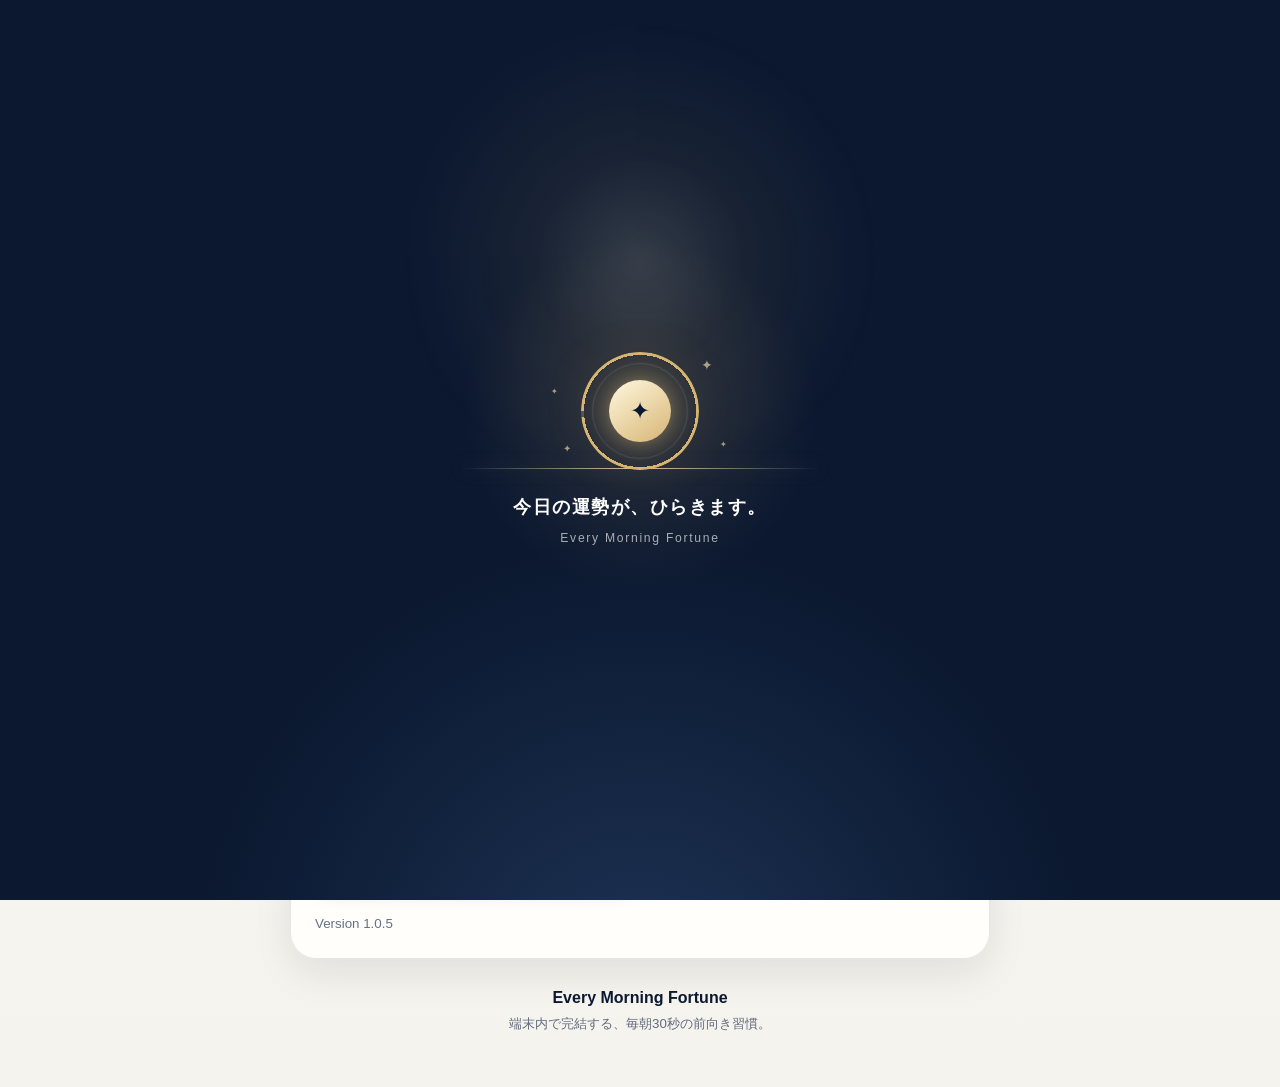
==== commit 9a902b42: "Release 1.0.5 refine theme motion and interactions" ====
--- a/index.html
+++ b/index.html
@@ -13,14 +13,18 @@
 </head>
 <body>
   <div id="splash" class="splash" aria-hidden="true">
+    <div class="splash__dawn"></div>
+    <div class="splash__horizon"></div>
     <div class="splash__scene">
       <div class="splash__halo"></div>
+      <div class="splash__orbit"></div>
       <div class="splash__sun">✦</div>
       <span class="splash__spark splash__spark--one">✦</span>
       <span class="splash__spark splash__spark--two">✦</span>
       <span class="splash__spark splash__spark--three">✦</span>
+      <span class="splash__spark splash__spark--four">✦</span>
     </div>
-    <p class="splash__message">今日も、いい日に。</p>
+    <p class="splash__message">今日の運勢が、ひらきます。</p>
     <p class="splash__title">Every Morning Fortune</p>
   </div>
 
@@ -191,7 +195,7 @@
         <button class="secondary-button" type="button" data-app-action="refresh-cache">キャッシュを更新</button>
       </div>
       <p id="appManagementMessage" class="message" role="status"></p>
-      <small>Version <span id="appVersion">1.0.4</span></small>
+      <small>Version <span id="appVersion">1.0.5</span></small>
     </section>
 
     <footer class="app-footer">
--- a/styles.css
+++ b/styles.css
@@ -5,17 +5,17 @@
 
 :root {
   --morning-navy: #0b1830;
-  --morning-navy-soft: #243b60;
-  --morning-gold: #d9b46f;
-  --morning-gold-soft: #f3dfb6;
-  --morning-paper: #fffdf8;
-  --morning-bg: #f4f1e9;
-  --morning-text: #172033;
-  --morning-muted: #687083;
+  --morning-navy-soft: #213858;
+  --morning-gold: #d7b574;
+  --morning-gold-soft: #f4dfb3;
+  --morning-paper: #fffefa;
+  --morning-bg: #f5f3ed;
+  --morning-text: #182238;
+  --morning-muted: #626c7d;
   --morning-line: rgba(11, 24, 48, .10);
-  --radius-lg: 24px;
+  --radius-lg: 26px;
   --radius-md: 18px;
-  --shadow-card: 0 16px 45px rgba(11, 24, 48, .11);
+  --shadow-card: 0 14px 38px rgba(11, 24, 48, .09);
   color-scheme: light;
   font-family:
     -apple-system,
@@ -44,8 +44,8 @@
   overflow-x: hidden;
   color: var(--morning-text);
   background:
-    radial-gradient(circle at 90% 0%, rgba(217, 180, 111, .14), transparent 25rem),
-    linear-gradient(180deg, #f8f6f0 0%, var(--morning-bg) 100%);
+    radial-gradient(circle at 92% -4%, rgba(215, 181, 116, .16), transparent 28rem),
+    linear-gradient(180deg, #faf8f3 0%, var(--morning-bg) 100%);
   font-size: 16px;
   line-height: 1.6;
 }
@@ -76,10 +76,10 @@
   display: flex;
   align-items: center;
   justify-content: space-between;
-  width: min(100% - 32px, 720px);
+  width: min(100% - 32px, 700px);
   margin: 0 auto;
   padding:
-    max(22px, env(safe-area-inset-top))
+    max(20px, env(safe-area-inset-top))
     0
     14px;
 }
@@ -93,7 +93,7 @@
 }
 
 .app-shell {
-  width: min(100% - 32px, 720px);
+  width: min(100% - 32px, 700px);
   margin: 0 auto;
   padding: 8px 0 calc(48px + env(safe-area-inset-bottom));
 }
@@ -108,11 +108,11 @@
 }
 
 .card {
-  margin-bottom: 16px;
+  margin-bottom: 14px;
   padding: 24px;
   border: 1px solid var(--morning-line);
   border-radius: var(--radius-lg);
-  background: rgba(255, 253, 248, .96);
+  background: rgba(255, 254, 250, .97);
   box-shadow: var(--shadow-card);
 }
 
@@ -266,8 +266,8 @@
   color: white;
   overflow: hidden;
   background:
-    radial-gradient(circle at 50% 46%, rgba(217, 180, 111, .20), transparent 10rem),
-    radial-gradient(circle at 50% 110%, rgba(76, 120, 176, .30), transparent 28rem),
+    radial-gradient(circle at 50% 46%, rgba(215, 181, 116, .16), transparent 11rem),
+    radial-gradient(circle at 50% 110%, rgba(76, 120, 176, .28), transparent 28rem),
     var(--morning-navy);
   padding:
     env(safe-area-inset-top)
@@ -275,8 +275,8 @@
     env(safe-area-inset-bottom)
     env(safe-area-inset-left);
   transition:
-    opacity .32s ease,
-    visibility .32s ease;
+    opacity .38s ease,
+    visibility .38s ease;
 }
 
 .splash.is-hidden {
@@ -285,11 +285,38 @@
   pointer-events: none;
 }
 
+.splash__dawn {
+  position: absolute;
+  width: min(92vw, 520px);
+  aspect-ratio: 1;
+  border-radius: 50%;
+  background: radial-gradient(
+    circle,
+    rgba(255, 239, 192, .23) 0,
+    rgba(215, 181, 116, .10) 28%,
+    transparent 66%
+  );
+  opacity: 0;
+  animation: splash-dawn 2.1s cubic-bezier(.2, .8, .2, 1) both;
+}
+
+.splash__horizon {
+  position: absolute;
+  top: calc(50% + 18px);
+  width: min(76vw, 360px);
+  height: 1px;
+  background: linear-gradient(90deg, transparent, rgba(255, 236, 186, .82), transparent);
+  box-shadow: 0 0 18px rgba(215, 181, 116, .38);
+  opacity: 0;
+  transform: scaleX(.2);
+  animation: splash-horizon 1.35s .35s cubic-bezier(.2, .8, .2, 1) both;
+}
+
 .splash__scene {
   position: relative;
-  width: 108px;
-  height: 108px;
-  animation: splash-scene 1.2s cubic-bezier(.2, .8, .2, 1) both;
+  width: 118px;
+  height: 118px;
+  animation: splash-scene 1.8s cubic-bezier(.2, .8, .2, 1) both;
 }
 
 .splash__halo {
@@ -304,12 +331,22 @@
     );
   -webkit-mask: radial-gradient(farthest-side, transparent calc(100% - 3px), #000 0);
   mask: radial-gradient(farthest-side, transparent calc(100% - 3px), #000 0);
-  animation: splash-halo 1.1s cubic-bezier(.2, .8, .2, 1) both;
+  filter: drop-shadow(0 0 8px rgba(215, 181, 116, .3));
+  animation: splash-halo 1.65s .12s cubic-bezier(.2, .8, .2, 1) both;
+}
+
+.splash__orbit {
+  position: absolute;
+  inset: 11px;
+  border: 1px solid rgba(255, 255, 255, .18);
+  border-radius: 50%;
+  opacity: 0;
+  animation: splash-orbit 1.5s .28s cubic-bezier(.2, .8, .2, 1) both;
 }
 
 .splash__sun {
   position: absolute;
-  inset: 24px;
+  inset: 28px;
   display: grid;
   place-items: center;
   border-radius: 50%;
@@ -318,15 +355,15 @@
   box-shadow:
     0 0 24px rgba(217, 180, 111, .55),
     0 0 70px rgba(217, 180, 111, .22);
-  font-size: 1.45rem;
-  animation: splash-sun 1s .12s cubic-bezier(.2, .8, .2, 1) both;
+  font-size: 1.5rem;
+  animation: splash-sun 1.55s .22s cubic-bezier(.2, .8, .2, 1) both;
 }
 
 .splash__spark {
   position: absolute;
   color: var(--morning-gold-soft);
   opacity: 0;
-  animation: splash-spark .7s .45s ease-out both;
+  animation: splash-spark .85s .72s cubic-bezier(.2, .8, .2, 1) both;
 }
 
 .splash__spark--one {
@@ -339,23 +376,30 @@
   bottom: 12px;
   left: -18px;
   font-size: .65rem;
-  animation-delay: .58s;
+  animation-delay: .9s;
 }
 
 .splash__spark--three {
   right: -28px;
   bottom: 18px;
   font-size: .5rem;
-  animation-delay: .7s;
+  animation-delay: 1.05s;
+}
+
+.splash__spark--four {
+  top: 34px;
+  left: -30px;
+  font-size: .48rem;
+  animation-delay: 1.18s;
 }
 
 .splash__message {
-  margin: 20px 0 0;
+  margin: 22px 0 0;
   color: white;
   font-size: 1.15rem;
   font-weight: 750;
   letter-spacing: .08em;
-  animation: splash-copy .65s .28s ease-out both;
+  animation: splash-copy .72s 1.05s cubic-bezier(.2, .8, .2, 1) both;
 }
 
 .splash__title {
@@ -363,37 +407,97 @@
   color: rgba(255, 255, 255, .64);
   font-size: .76rem;
   letter-spacing: .14em;
-  animation: splash-copy .65s .4s ease-out both;
+  animation: splash-copy .72s 1.2s cubic-bezier(.2, .8, .2, 1) both;
 }
 
 @keyframes splash-scene {
-  from {
+  0% {
     opacity: 0;
-    transform: translateY(8px) scale(.82);
+    transform: translateY(24px) scale(.74);
+  }
+
+  55% {
+    opacity: 1;
+    transform: translateY(-3px) scale(1.03);
+  }
+
+  100% {
+    opacity: 1;
+    transform: translateY(0) scale(1);
   }
 }
 
 @keyframes splash-halo {
-  from {
-    opacity: .25;
-    transform: rotate(-110deg) scale(.72);
-  }
-
-  to {
+  0% {
+    opacity: 0;
+    transform: rotate(-160deg) scale(.64);
+  }
+
+  72% {
+    opacity: 1;
+    transform: rotate(4deg) scale(1.03);
+  }
+
+  100% {
     opacity: 1;
     transform: rotate(0) scale(1);
   }
 }
 
 @keyframes splash-sun {
-  from {
+  0% {
     opacity: 0;
-    transform: scale(.3) rotate(-35deg);
-  }
-
-  to {
+    transform: translateY(26px) scale(.26) rotate(-45deg);
+  }
+
+  65% {
     opacity: 1;
-    transform: scale(1) rotate(0);
+    transform: translateY(-2px) scale(1.08) rotate(4deg);
+  }
+
+  100% {
+    opacity: 1;
+    transform: translateY(0) scale(1) rotate(0);
+  }
+}
+
+@keyframes splash-orbit {
+  0% {
+    opacity: 0;
+    transform: scale(.5) rotate(-35deg);
+  }
+
+  100% {
+    opacity: .72;
+    transform: scale(1) rotate(12deg);
+  }
+}
+
+@keyframes splash-dawn {
+  0% {
+    opacity: 0;
+    transform: scale(.5);
+  }
+
+  70% {
+    opacity: 1;
+  }
+
+  100% {
+    opacity: .72;
+    transform: scale(1);
+  }
+}
+
+@keyframes splash-horizon {
+  0% {
+    opacity: 0;
+    transform: scaleX(.15);
+  }
+
+  100% {
+    opacity: 1;
+    transform: scaleX(1);
   }
 }
 
@@ -488,33 +592,49 @@
 
 
 
-.fortune-hero{margin-bottom:16px;padding:24px;border-radius:var(--radius-lg);background:var(--morning-navy);color:#fff;box-shadow:var(--shadow-card)}
+.fortune-hero{margin-bottom:14px;padding:clamp(22px,5vw,30px);border-radius:var(--radius-lg);background:linear-gradient(155deg,#101f3b 0%,var(--morning-navy) 64%,#111d34 100%);color:#fff;box-shadow:0 18px 48px rgba(11,24,48,.18)}
 .fortune-hero__top{display:flex;justify-content:space-between;align-items:flex-start;gap:18px}
 .small-greeting{margin:.35rem 0 0;color:rgba(255,255,255,.72)}
-.fortune-score-grid{display:grid;grid-template-columns:repeat(4,1fr);gap:8px;margin-top:20px}
-.fortune-score{min-width:0;border:1px solid rgba(255,255,255,.12);border-radius:14px;background:rgba(255,255,255,.06);text-align:center;overflow:hidden}
-.fortune-score summary{padding:12px 10px;list-style:none;cursor:pointer}
+.fortune-score-grid{display:grid;grid-template-columns:repeat(4,1fr);gap:10px;margin-top:22px}
+.fortune-score{min-width:0;border:1px solid rgba(255,255,255,.13);border-radius:16px;background:rgba(255,255,255,.065);text-align:center;overflow:hidden;transition:border-color .24s ease,background .24s ease,box-shadow .24s ease}
+.fortune-score summary{padding:13px 10px;list-style:none;cursor:pointer;transition:background .2s ease}
 .fortune-score summary::-webkit-details-marker{display:none}
+.fortune-score summary:active{background:rgba(255,255,255,.08)}
+.fortune-score summary:focus-visible{outline:2px solid var(--morning-gold-soft);outline-offset:-3px}
 .fortune-score summary > span,.fortune-score summary > strong,.fortune-score summary > small{display:block}
 .fortune-score__label{color:rgba(255,255,255,.72);font-size:.74rem;font-weight:700}
 .fortune-score small{margin-top:3px;color:rgba(255,255,255,.72)}
 .fortune-score__preview{display:-webkit-box!important;min-height:2.8em;margin-top:8px;color:rgba(255,255,255,.78);font-size:.72rem;font-weight:400;line-height:1.4;overflow:hidden;-webkit-box-orient:vertical;-webkit-line-clamp:2}
-.fortune-score__toggle{margin-top:8px;color:var(--morning-gold-soft)!important;font-size:.7rem;font-weight:700}
-.fortune-score__toggle::after{content:" ＋"}
-.fortune-score[open]{grid-column:1/-1;background:rgba(255,255,255,.09)}
-.fortune-score[open] .fortune-score__toggle::after{content:" −"}
-.fortune-score__detail{padding:0 16px 14px;border-top:1px solid rgba(255,255,255,.12);text-align:left}
+.fortune-score__toggle{margin-top:9px;color:var(--morning-gold-soft)!important;font-size:0;font-weight:750}
+.fortune-score__toggle::before{content:"詳しく見る";font-size:.72rem}
+.fortune-score__toggle::after{content:" ＋";font-size:.72rem}
+.fortune-score[open]{grid-column:1/-1;border-color:rgba(244,223,179,.66);background:rgba(255,255,255,.105);box-shadow:0 12px 30px rgba(0,0,0,.16);cursor:pointer}
+.fortune-score[open] .fortune-score__toggle::before{content:"枠内をタップして一覧へ戻る"}
+.fortune-score[open] .fortune-score__toggle::after{content:" ↑"}
+.fortune-score__detail{padding:0 18px 16px;border-top:1px solid rgba(255,255,255,.12);text-align:left;animation:fortune-detail-in .28s cubic-bezier(.2,.8,.2,1) both}
 .fortune-score__detail p{margin:14px 0 0;color:rgba(255,255,255,.84);font-size:.88rem;line-height:1.75}
 .fortune-score__detail strong{color:var(--morning-gold-soft)}
 .stars{color:var(--morning-gold);font-size:clamp(.82rem,2.6vw,1rem);letter-spacing:.02em;white-space:nowrap}
-.theme-caption{margin:24px 0 5px;color:var(--morning-gold-soft);font-size:.8rem;font-weight:800;letter-spacing:.12em}
-.theme-title{margin:0;font-size:clamp(2.2rem,10vw,4rem)}
-.theme-lead{max-width:34rem;margin:14px 0 24px;color:rgba(255,255,255,.82);line-height:1.8}
+.theme-caption{margin:25px 0 7px;color:var(--morning-gold-soft);font-size:.78rem;font-weight:800;letter-spacing:.14em}
+.theme-title{max-width:38rem;margin:0;font-size:clamp(1.72rem,7.6vw,3.3rem);line-height:1.28;letter-spacing:-.012em}
+.theme-lead{max-width:36rem;margin:15px 0 24px;color:rgba(255,255,255,.78);font-size:.96rem;line-height:1.82}
 .promise-card{margin-bottom:16px;padding:23px;border-radius:var(--radius-lg);background:linear-gradient(135deg,var(--morning-gold-soft),#fff4d9)}
 .promise-card p:last-child{margin-bottom:0;font-size:1.12rem;font-weight:700;line-height:1.8}
 details summary{cursor:pointer;font-weight:800}
 .preserve-lines{white-space:pre-line}
 @media(max-width:560px){.fortune-score-grid{grid-template-columns:repeat(2,1fr)}.fortune-hero__top{display:block}.fortune-score[open]{grid-column:1/-1}}
+
+@keyframes fortune-detail-in {
+  from {
+    opacity: 0;
+    transform: translateY(-6px);
+  }
+
+  to {
+    opacity: 1;
+    transform: translateY(0);
+  }
+}
 
 
 .night-section {
@@ -772,11 +892,11 @@
 }
 
 .lucky-card {
-  padding: 18px;
+  padding: 20px;
   border: 1px solid rgba(11, 24, 48, .08);
   border-radius: 18px;
-  background: linear-gradient(145deg, #fffdf8, #f2ede3);
-  box-shadow: 0 10px 28px rgba(11, 24, 48, .07);
+  background: linear-gradient(145deg, #fffefa, #f2eee5);
+  box-shadow: 0 9px 24px rgba(11, 24, 48, .06);
 }
 
 .lucky-card strong {
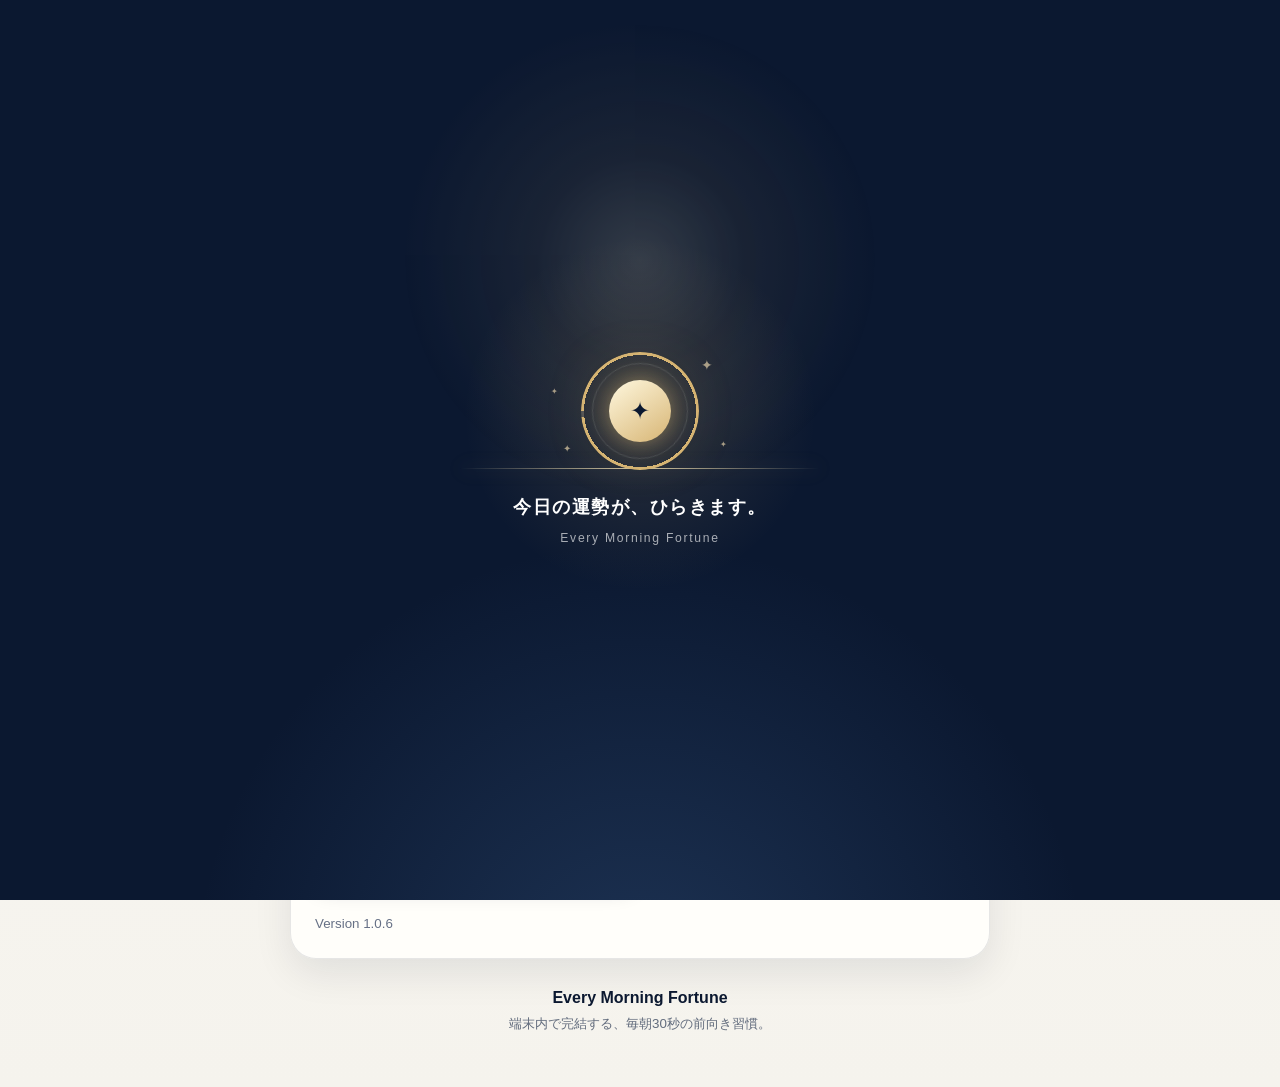
==== commit e2deba19: "Release 1.0.6 deepen daily fortune guidance" ====
--- a/index.html
+++ b/index.html
@@ -195,7 +195,7 @@
         <button class="secondary-button" type="button" data-app-action="refresh-cache">キャッシュを更新</button>
       </div>
       <p id="appManagementMessage" class="message" role="status"></p>
-      <small>Version <span id="appVersion">1.0.5</span></small>
+      <small>Version <span id="appVersion">1.0.6</span></small>
     </section>
 
     <footer class="app-footer">
--- a/styles.css
+++ b/styles.css
@@ -592,11 +592,16 @@
 
 
 
-.fortune-hero{margin-bottom:14px;padding:clamp(22px,5vw,30px);border-radius:var(--radius-lg);background:linear-gradient(155deg,#101f3b 0%,var(--morning-navy) 64%,#111d34 100%);color:#fff;box-shadow:0 18px 48px rgba(11,24,48,.18)}
+.fortune-hero{position:relative;isolation:isolate;margin-bottom:14px;padding:clamp(22px,5vw,30px);border-radius:var(--radius-lg);background:linear-gradient(155deg,#132542 0%,var(--morning-navy) 64%,#111d34 100%);color:#fff;box-shadow:0 18px 48px rgba(11,24,48,.18);overflow:hidden}
+.fortune-hero::before{position:absolute;z-index:-1;inset:-8rem -10rem auto auto;width:22rem;height:22rem;border-radius:50%;background:radial-gradient(circle,rgba(235,151,130,.22),rgba(215,181,116,.10) 38%,transparent 70%);content:"";pointer-events:none}
+.fortune-hero::after{position:absolute;z-index:-1;inset:auto auto -9rem -9rem;width:21rem;height:21rem;border-radius:50%;background:radial-gradient(circle,rgba(100,157,188,.20),transparent 68%);content:"";pointer-events:none}
 .fortune-hero__top{display:flex;justify-content:space-between;align-items:flex-start;gap:18px}
 .small-greeting{margin:.35rem 0 0;color:rgba(255,255,255,.72)}
 .fortune-score-grid{display:grid;grid-template-columns:repeat(4,1fr);gap:10px;margin-top:22px}
-.fortune-score{min-width:0;border:1px solid rgba(255,255,255,.13);border-radius:16px;background:rgba(255,255,255,.065);text-align:center;overflow:hidden;transition:border-color .24s ease,background .24s ease,box-shadow .24s ease}
+.fortune-score{--axis-accent:var(--morning-gold-soft);min-width:0;border:1px solid color-mix(in srgb,var(--axis-accent) 38%,transparent);border-radius:16px;background:rgba(255,255,255,.07);text-align:center;overflow:hidden;transition:border-color .24s ease,background .24s ease,box-shadow .24s ease}
+.fortune-score:nth-child(2){--axis-accent:#f0a7af}
+.fortune-score:nth-child(3){--axis-accent:#acd3b1}
+.fortune-score:nth-child(4){--axis-accent:#9dc9e4}
 .fortune-score summary{padding:13px 10px;list-style:none;cursor:pointer;transition:background .2s ease}
 .fortune-score summary::-webkit-details-marker{display:none}
 .fortune-score summary:active{background:rgba(255,255,255,.08)}
@@ -605,16 +610,16 @@
 .fortune-score__label{color:rgba(255,255,255,.72);font-size:.74rem;font-weight:700}
 .fortune-score small{margin-top:3px;color:rgba(255,255,255,.72)}
 .fortune-score__preview{display:-webkit-box!important;min-height:2.8em;margin-top:8px;color:rgba(255,255,255,.78);font-size:.72rem;font-weight:400;line-height:1.4;overflow:hidden;-webkit-box-orient:vertical;-webkit-line-clamp:2}
-.fortune-score__toggle{margin-top:9px;color:var(--morning-gold-soft)!important;font-size:0;font-weight:750}
+.fortune-score__toggle{margin-top:9px;color:var(--axis-accent)!important;font-size:0;font-weight:750}
 .fortune-score__toggle::before{content:"詳しく見る";font-size:.72rem}
 .fortune-score__toggle::after{content:" ＋";font-size:.72rem}
-.fortune-score[open]{grid-column:1/-1;border-color:rgba(244,223,179,.66);background:rgba(255,255,255,.105);box-shadow:0 12px 30px rgba(0,0,0,.16);cursor:pointer}
+.fortune-score[open]{grid-column:1/-1;border-color:var(--axis-accent);background:rgba(255,255,255,.105);box-shadow:0 12px 30px rgba(0,0,0,.16);cursor:pointer}
 .fortune-score[open] .fortune-score__toggle::before{content:"枠内をタップして一覧へ戻る"}
 .fortune-score[open] .fortune-score__toggle::after{content:" ↑"}
 .fortune-score__detail{padding:0 18px 16px;border-top:1px solid rgba(255,255,255,.12);text-align:left;animation:fortune-detail-in .28s cubic-bezier(.2,.8,.2,1) both}
 .fortune-score__detail p{margin:14px 0 0;color:rgba(255,255,255,.84);font-size:.88rem;line-height:1.75}
-.fortune-score__detail strong{color:var(--morning-gold-soft)}
-.stars{color:var(--morning-gold);font-size:clamp(.82rem,2.6vw,1rem);letter-spacing:.02em;white-space:nowrap}
+.fortune-score__detail strong{color:var(--axis-accent)}
+.stars{color:var(--axis-accent);font-size:clamp(.82rem,2.6vw,1rem);letter-spacing:.02em;white-space:nowrap}
 .theme-caption{margin:25px 0 7px;color:var(--morning-gold-soft);font-size:.78rem;font-weight:800;letter-spacing:.14em}
 .theme-title{max-width:38rem;margin:0;font-size:clamp(1.72rem,7.6vw,3.3rem);line-height:1.28;letter-spacing:-.012em}
 .theme-lead{max-width:36rem;margin:15px 0 24px;color:rgba(255,255,255,.78);font-size:.96rem;line-height:1.82}
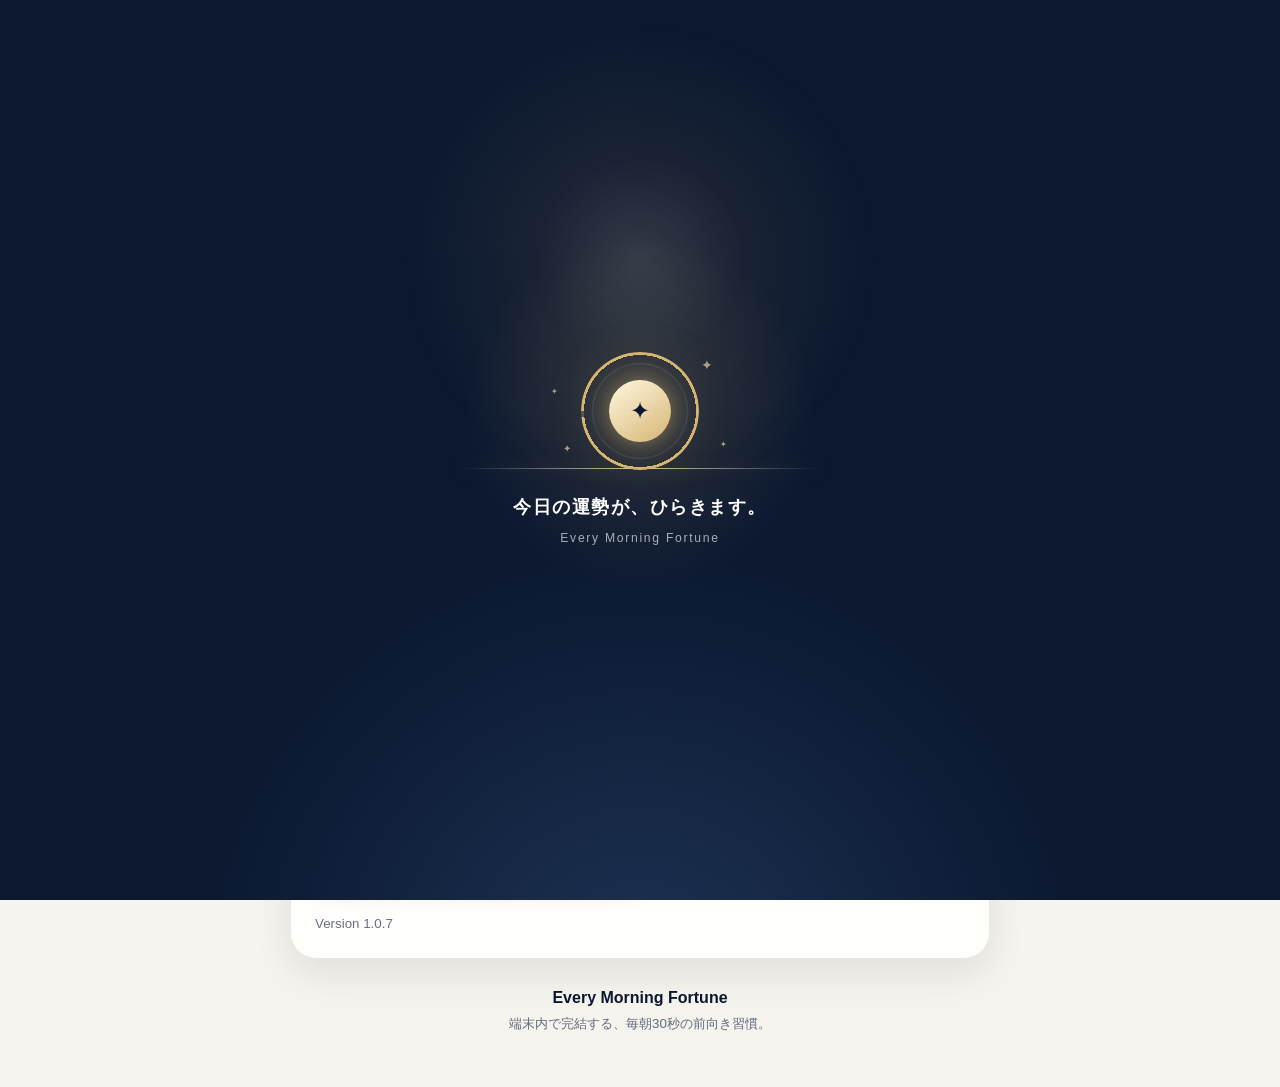
==== commit cfbcb900: "Release 1.0.7 align fortune details" ====
--- a/index.html
+++ b/index.html
@@ -195,7 +195,7 @@
         <button class="secondary-button" type="button" data-app-action="refresh-cache">キャッシュを更新</button>
       </div>
       <p id="appManagementMessage" class="message" role="status"></p>
-      <small>Version <span id="appVersion">1.0.6</span></small>
+      <small>Version <span id="appVersion">1.0.7</span></small>
     </section>
 
     <footer class="app-footer">
--- a/styles.css
+++ b/styles.css
@@ -613,11 +613,11 @@
 .fortune-score__toggle{margin-top:9px;color:var(--axis-accent)!important;font-size:0;font-weight:750}
 .fortune-score__toggle::before{content:"詳しく見る";font-size:.72rem}
 .fortune-score__toggle::after{content:" ＋";font-size:.72rem}
-.fortune-score[open]{grid-column:1/-1;border-color:var(--axis-accent);background:rgba(255,255,255,.105);box-shadow:0 12px 30px rgba(0,0,0,.16);cursor:pointer}
+.fortune-score[open]{order:-1;grid-column:1/-1;border-color:var(--axis-accent);background:rgba(255,255,255,.105);box-shadow:0 12px 30px rgba(0,0,0,.16);cursor:pointer}
 .fortune-score[open] .fortune-score__toggle::before{content:"枠内をタップして一覧へ戻る"}
 .fortune-score[open] .fortune-score__toggle::after{content:" ↑"}
-.fortune-score__detail{padding:0 18px 16px;border-top:1px solid rgba(255,255,255,.12);text-align:left;animation:fortune-detail-in .28s cubic-bezier(.2,.8,.2,1) both}
-.fortune-score__detail p{margin:14px 0 0;color:rgba(255,255,255,.84);font-size:.88rem;line-height:1.75}
+.fortune-score__detail{padding:0 18px 16px;border-top:1px solid rgba(255,255,255,.12);font-family:ui-rounded,"Hiragino Maru Gothic ProN","Hiragino Maru Gothic Pro",sans-serif;text-align:left;animation:fortune-detail-in .28s cubic-bezier(.2,.8,.2,1) both}
+.fortune-score__detail p{margin:14px 0 0;color:rgba(255,255,255,.84);font-size:.96rem;line-height:1.8;letter-spacing:.015em}
 .fortune-score__detail strong{color:var(--axis-accent)}
 .stars{color:var(--axis-accent);font-size:clamp(.82rem,2.6vw,1rem);letter-spacing:.02em;white-space:nowrap}
 .theme-caption{margin:25px 0 7px;color:var(--morning-gold-soft);font-size:.78rem;font-weight:800;letter-spacing:.14em}
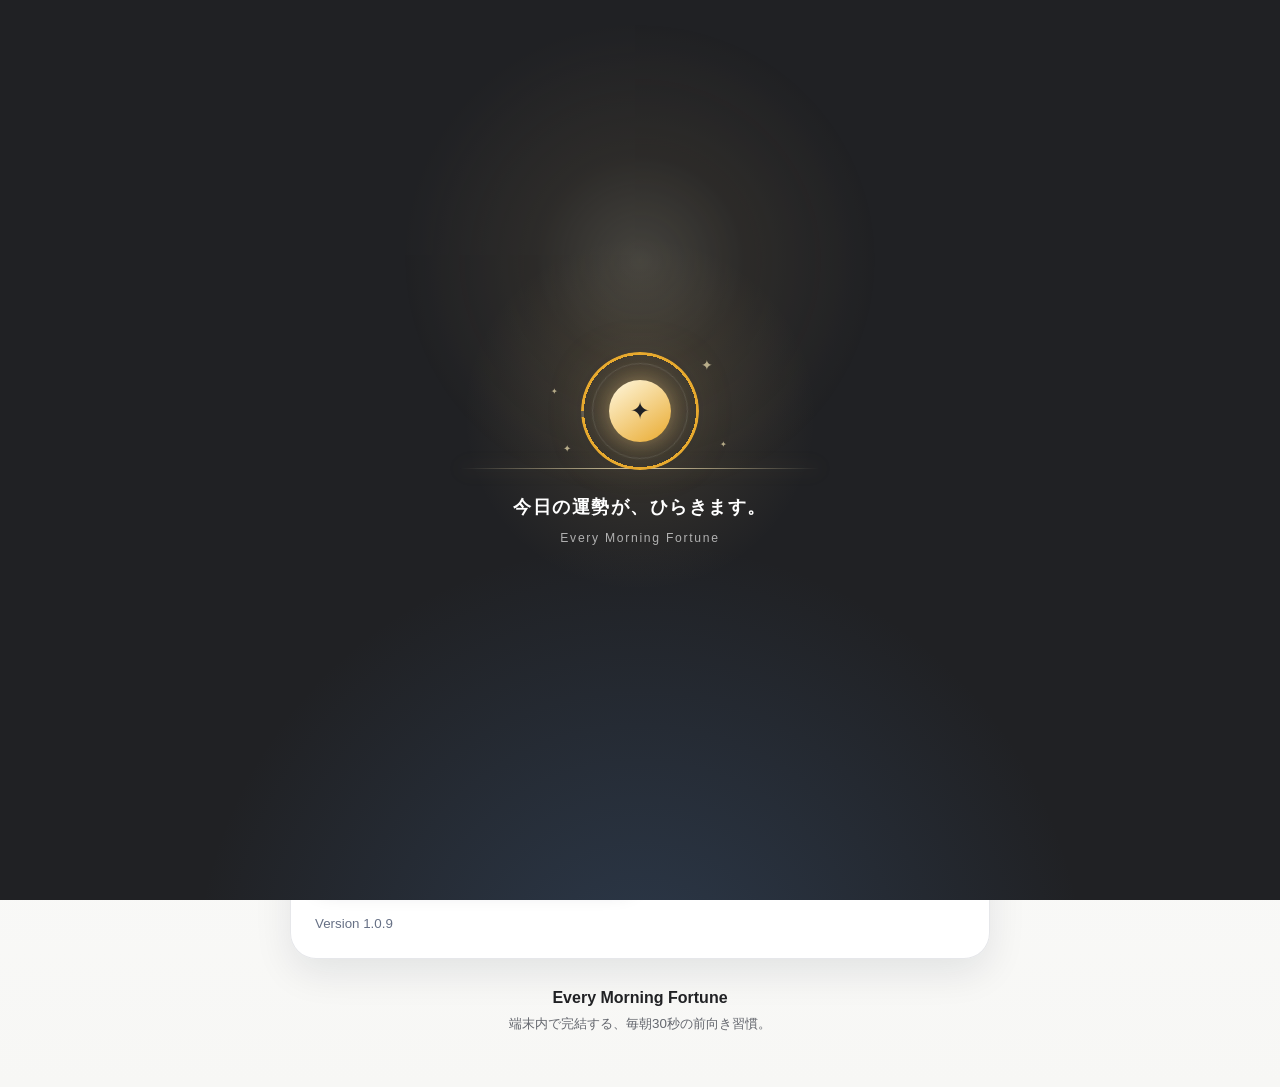
==== commit daa078a8: "Enhance daily fortune content and rhythm" ====
--- a/index.html
+++ b/index.html
@@ -3,7 +3,7 @@
 <head>
   <meta charset="utf-8">
   <meta name="viewport" content="width=device-width,initial-scale=1,viewport-fit=cover">
-  <meta name="theme-color" content="#0b1830">
+  <meta name="theme-color" content="#ffffff">
   <meta name="description" content="毎朝30秒、自分を整える占いアプリ Every Morning Fortune">
   <link rel="manifest" href="./manifest.webmanifest">
   <link rel="icon" href="./data/icon.svg" type="image/svg+xml">
@@ -77,23 +77,28 @@
         <div class="fortune-hero__top">
           <div><p id="todayLabel" class="eyebrow"></p><p id="greeting" class="small-greeting"></p></div>
         </div>
-        <p class="theme-caption">今日のテーマ</p>
-        <h2 id="themeLabel" class="theme-title"></h2>
-        <p id="themeLead" class="theme-lead"></p>
-        <section class="fortune-score-grid" aria-label="4つの運勢">
-          <details class="fortune-score">
-            <summary>
-              <span class="fortune-score__label">総合運</span>
+        <section class="daily-fortune" aria-labelledby="todayFortuneTitle">
+          <div class="daily-fortune__heading">
+            <p id="todayFortuneTitle" class="theme-caption">今日の運勢</p>
+            <div class="daily-fortune__rating" aria-label="総合運">
               <strong id="overallStars" class="stars"></strong>
               <small id="overallScore"></small>
-              <span id="overallPreview" class="fortune-score__preview"></span>
-              <span class="fortune-score__toggle">詳しく見る</span>
-            </summary>
-            <div id="overallDetail" class="fortune-score__detail"></div>
-          </details>
-          <details class="fortune-score">
-            <summary>
-              <span class="fortune-score__label">恋愛運</span>
+            </div>
+          </div>
+          <h2 id="themeLabel" class="theme-title"></h2>
+          <p id="themeLead" class="theme-lead"></p>
+          <p id="overallPreview" class="daily-fortune__message"></p>
+          <p id="dailyRhythm" class="daily-fortune__rhythm"></p>
+          <div class="daily-fortune__action">
+            <p class="daily-fortune__action-label">今日できること</p>
+            <h3 id="todayKey"></h3>
+            <p id="luckyAction"></p>
+          </div>
+        </section>
+        <section class="fortune-score-grid" aria-label="恋愛・金運・仕事・健康の4運勢">
+          <details class="fortune-score" data-fortune-axis="love">
+            <summary>
+              <span class="fortune-score__label">♡ 恋愛運</span>
               <strong id="loveStars" class="stars"></strong>
               <small id="loveScore"></small>
               <span id="lovePreview" class="fortune-score__preview"></span>
@@ -101,9 +106,9 @@
             </summary>
             <div id="loveDetail" class="fortune-score__detail"></div>
           </details>
-          <details class="fortune-score">
-            <summary>
-              <span class="fortune-score__label">金運</span>
+          <details class="fortune-score" data-fortune-axis="money">
+            <summary>
+              <span class="fortune-score__label">♢ 金運</span>
               <strong id="moneyStars" class="stars"></strong>
               <small id="moneyScore"></small>
               <span id="moneyPreview" class="fortune-score__preview"></span>
@@ -111,9 +116,9 @@
             </summary>
             <div id="moneyDetail" class="fortune-score__detail"></div>
           </details>
-          <details class="fortune-score">
-            <summary>
-              <span class="fortune-score__label">仕事運</span>
+          <details class="fortune-score" data-fortune-axis="work">
+            <summary>
+              <span class="fortune-score__label">✦ 仕事運</span>
               <strong id="workStars" class="stars"></strong>
               <small id="workScore"></small>
               <span id="workPreview" class="fortune-score__preview"></span>
@@ -121,18 +126,17 @@
             </summary>
             <div id="workDetail" class="fortune-score__detail"></div>
           </details>
+          <details class="fortune-score" data-fortune-axis="health">
+            <summary>
+              <span class="fortune-score__label">☘ 健康運</span>
+              <strong id="healthStars" class="stars"></strong>
+              <small id="healthScore"></small>
+              <span id="healthPreview" class="fortune-score__preview"></span>
+              <span class="fortune-score__toggle">詳しく見る</span>
+            </summary>
+            <div id="healthDetail" class="fortune-score__detail"></div>
+          </details>
         </section>
-      </article>
-
-      <article class="card">
-        <p class="eyebrow">TODAY'S KEY</p>
-        <h3 id="todayKey"></h3>
-        <p id="overallMessage" class="muted"></p>
-      </article>
-
-      <article class="card">
-        <p class="eyebrow">LUCKY ACTION</p>
-        <h3 id="luckyAction"></h3>
       </article>
 
       <section class="lucky-grid" aria-label="今日のラッキー情報">
@@ -195,7 +199,7 @@
         <button class="secondary-button" type="button" data-app-action="refresh-cache">キャッシュを更新</button>
       </div>
       <p id="appManagementMessage" class="message" role="status"></p>
-      <small>Version <span id="appVersion">1.0.7</span></small>
+      <small>Version <span id="appVersion">1.0.8</span></small>
     </section>
 
     <footer class="app-footer">
--- a/styles.css
+++ b/styles.css
@@ -4,20 +4,22 @@
    ========================================================= */
 
 :root {
-  --morning-navy: #0b1830;
-  --morning-navy-soft: #213858;
-  --morning-gold: #d7b574;
-  --morning-gold-soft: #f4dfb3;
-  --morning-paper: #fffefa;
-  --morning-bg: #f5f3ed;
-  --morning-text: #182238;
-  --morning-muted: #626c7d;
+  --morning-navy: #202124;
+  --morning-navy-soft: #44474f;
+  --morning-gold: #e9aa2f;
+  --morning-gold-soft: #fff0bd;
+  --morning-paper: #ffffff;
+  --morning-bg: #f7f7f5;
+  --morning-text: #202124;
+  --morning-muted: #64676e;
   --morning-line: rgba(11, 24, 48, .10);
   --radius-lg: 26px;
   --radius-md: 18px;
   --shadow-card: 0 14px 38px rgba(11, 24, 48, .09);
   color-scheme: light;
   font-family:
+    ui-rounded,
+    "Hiragino Maru Gothic ProN",
     -apple-system,
     BlinkMacSystemFont,
     "Hiragino Sans",
@@ -44,8 +46,7 @@
   overflow-x: hidden;
   color: var(--morning-text);
   background:
-    radial-gradient(circle at 92% -4%, rgba(215, 181, 116, .16), transparent 28rem),
-    linear-gradient(180deg, #faf8f3 0%, var(--morning-bg) 100%);
+    linear-gradient(180deg, #ffffff 0%, var(--morning-bg) 100%);
   font-size: 16px;
   line-height: 1.6;
 }
@@ -86,7 +87,7 @@
 
 .app-header h1 {
   margin: 1px 0 0;
-  color: var(--morning-navy);
+  color: var(--morning-text);
   font-size: clamp(2rem, 8vw, 3rem);
   line-height: 1;
   letter-spacing: -.035em;
@@ -100,7 +101,7 @@
 
 .eyebrow {
   margin: 0 0 7px;
-  color: #8d6d32;
+  color: #8b650d;
   font-size: .72rem;
   font-weight: 800;
   letter-spacing: .16em;
@@ -112,7 +113,7 @@
   padding: 24px;
   border: 1px solid var(--morning-line);
   border-radius: var(--radius-lg);
-  background: rgba(255, 254, 250, .97);
+  background: rgba(255, 255, 255, .92);
   box-shadow: var(--shadow-card);
 }
 
@@ -217,7 +218,7 @@
   width: 100%;
   padding: 13px 18px;
   color: white;
-  background: var(--morning-navy);
+  background: var(--morning-text);
   box-shadow: 0 10px 22px rgba(11, 24, 48, .20);
 }
 
@@ -592,42 +593,55 @@
 
 
 
-.fortune-hero{position:relative;isolation:isolate;margin-bottom:14px;padding:clamp(22px,5vw,30px);border-radius:var(--radius-lg);background:linear-gradient(155deg,#132542 0%,var(--morning-navy) 64%,#111d34 100%);color:#fff;box-shadow:0 18px 48px rgba(11,24,48,.18);overflow:hidden}
-.fortune-hero::before{position:absolute;z-index:-1;inset:-8rem -10rem auto auto;width:22rem;height:22rem;border-radius:50%;background:radial-gradient(circle,rgba(235,151,130,.22),rgba(215,181,116,.10) 38%,transparent 70%);content:"";pointer-events:none}
-.fortune-hero::after{position:absolute;z-index:-1;inset:auto auto -9rem -9rem;width:21rem;height:21rem;border-radius:50%;background:radial-gradient(circle,rgba(100,157,188,.20),transparent 68%);content:"";pointer-events:none}
+.fortune-hero{position:relative;isolation:isolate;margin-bottom:14px;padding:clamp(24px,5vw,34px);border:1px solid #e4e4e1;border-radius:26px;background:#fff;color:var(--morning-text);box-shadow:0 14px 38px rgba(32,33,36,.08);overflow:hidden}
+.fortune-hero::before,.fortune-hero::after{display:none}
 .fortune-hero__top{display:flex;justify-content:space-between;align-items:flex-start;gap:18px}
-.small-greeting{margin:.35rem 0 0;color:rgba(255,255,255,.72)}
-.fortune-score-grid{display:grid;grid-template-columns:repeat(4,1fr);gap:10px;margin-top:22px}
-.fortune-score{--axis-accent:var(--morning-gold-soft);min-width:0;border:1px solid color-mix(in srgb,var(--axis-accent) 38%,transparent);border-radius:16px;background:rgba(255,255,255,.07);text-align:center;overflow:hidden;transition:border-color .24s ease,background .24s ease,box-shadow .24s ease}
-.fortune-score:nth-child(2){--axis-accent:#f0a7af}
-.fortune-score:nth-child(3){--axis-accent:#acd3b1}
-.fortune-score:nth-child(4){--axis-accent:#9dc9e4}
+.small-greeting{margin:.35rem 0 0;color:var(--morning-muted)}
+.daily-fortune{position:relative;margin-top:22px;padding:22px;border:1px solid #eadfbd;border-radius:22px;background:linear-gradient(145deg,#fffdf6 0%,#fff 58%,#fff8fb 100%);box-shadow:0 10px 28px rgba(80,67,24,.08);overflow:hidden}
+.daily-fortune::before{position:absolute;right:-52px;bottom:-70px;width:230px;height:230px;border-radius:50%;background:repeating-radial-gradient(circle at center,transparent 0 17px,rgba(201,162,89,.11) 18px 19px,transparent 20px 34px);content:"";pointer-events:none}
+.daily-fortune::after{position:absolute;right:-36px;top:-42px;width:120px;height:120px;border-radius:50%;background:radial-gradient(circle,rgba(255,210,125,.26),rgba(255,210,125,0) 70%);content:"";pointer-events:none}
+.daily-fortune__heading{position:relative;z-index:1;display:flex;align-items:center;justify-content:space-between;gap:14px}
+.daily-fortune__rating{display:flex;align-items:center;gap:9px;white-space:nowrap}
+.daily-fortune__rating small{color:var(--morning-muted);font-size:.88rem;font-weight:750}
+.daily-fortune__message{margin:16px 0 0;padding-top:16px;border-top:1px solid #ece5d3;color:#34373d;font-size:1rem;line-height:1.9}
+.daily-fortune__rhythm{position:relative;z-index:1;margin:15px 0 0;padding:10px 12px 10px 34px;border-radius:12px;background:rgba(255,255,255,.7);color:#5f5960;font-size:.86rem;line-height:1.65}
+.daily-fortune__rhythm::before{position:absolute;left:12px;top:9px;color:#af7d27;font-size:1.15rem;content:"〰"}
+.daily-fortune__action{margin-top:18px;padding:16px 17px;border-radius:16px;background:linear-gradient(135deg,#fff0c9,#ffe9ef 62%,#eee7ff)}
+.daily-fortune__action-label{margin:0 0 5px;color:#785b18;font-size:.72rem;font-weight:850;letter-spacing:.12em}
+.daily-fortune__action h3{margin:0;font-size:1.04rem;line-height:1.55}
+.daily-fortune__action p:last-child{margin:6px 0 0;color:#4b4650;font-size:.9rem;line-height:1.65}
+.fortune-score-grid{display:grid;grid-template-columns:repeat(4,1fr);gap:10px;margin-top:12px;overflow-anchor:none}
+.fortune-score{--axis-accent:var(--morning-gold);min-width:0;border:1px solid #e1e2e5;border-radius:18px;background:#fff;text-align:left;overflow:hidden;box-shadow:0 5px 16px rgba(32,33,36,.06);transition:border-color .24s ease,background .24s ease,box-shadow .24s ease}
+.fortune-score[data-fortune-axis="love"]{--axis-accent:#c14f72}
+.fortune-score[data-fortune-axis="money"]{--axis-accent:#926500}
+.fortune-score[data-fortune-axis="work"]{--axis-accent:#337b9e}
+.fortune-score[data-fortune-axis="health"]{--axis-accent:#3e7f4b}
 .fortune-score summary{padding:13px 10px;list-style:none;cursor:pointer;transition:background .2s ease}
 .fortune-score summary::-webkit-details-marker{display:none}
-.fortune-score summary:active{background:rgba(255,255,255,.08)}
+.fortune-score summary:active{background:#f6f6f4}
 .fortune-score summary:focus-visible{outline:2px solid var(--morning-gold-soft);outline-offset:-3px}
 .fortune-score summary > span,.fortune-score summary > strong,.fortune-score summary > small{display:block}
-.fortune-score__label{color:rgba(255,255,255,.72);font-size:.74rem;font-weight:700}
-.fortune-score small{margin-top:3px;color:rgba(255,255,255,.72)}
-.fortune-score__preview{display:-webkit-box!important;min-height:2.8em;margin-top:8px;color:rgba(255,255,255,.78);font-size:.72rem;font-weight:400;line-height:1.4;overflow:hidden;-webkit-box-orient:vertical;-webkit-line-clamp:2}
+.fortune-score__label{color:var(--morning-text);font-size:.9rem;font-weight:850;letter-spacing:.02em}
+.fortune-score small{margin-top:4px;color:var(--morning-muted);font-size:.82rem}
+.fortune-score__preview{display:-webkit-box!important;min-height:3em;margin-top:10px;color:#45484f;font-size:.84rem;font-weight:400;line-height:1.55;overflow:hidden;-webkit-box-orient:vertical;-webkit-line-clamp:2}
 .fortune-score__toggle{margin-top:9px;color:var(--axis-accent)!important;font-size:0;font-weight:750}
 .fortune-score__toggle::before{content:"詳しく見る";font-size:.72rem}
 .fortune-score__toggle::after{content:" ＋";font-size:.72rem}
-.fortune-score[open]{order:-1;grid-column:1/-1;border-color:var(--axis-accent);background:rgba(255,255,255,.105);box-shadow:0 12px 30px rgba(0,0,0,.16);cursor:pointer}
+.fortune-score[open]{grid-column:1/-1;border-color:#d7d8dc;background:#fff;box-shadow:0 10px 28px rgba(32,33,36,.09);cursor:pointer}
 .fortune-score[open] .fortune-score__toggle::before{content:"枠内をタップして一覧へ戻る"}
 .fortune-score[open] .fortune-score__toggle::after{content:" ↑"}
-.fortune-score__detail{padding:0 18px 16px;border-top:1px solid rgba(255,255,255,.12);font-family:ui-rounded,"Hiragino Maru Gothic ProN","Hiragino Maru Gothic Pro",sans-serif;text-align:left;animation:fortune-detail-in .28s cubic-bezier(.2,.8,.2,1) both}
-.fortune-score__detail p{margin:14px 0 0;color:rgba(255,255,255,.84);font-size:.96rem;line-height:1.8;letter-spacing:.015em}
+.fortune-score__detail{padding:0 18px 18px;border-top:1px solid #e5e5e2;font-family:ui-rounded,"Hiragino Maru Gothic ProN","Hiragino Maru Gothic Pro",sans-serif;text-align:left;animation:fortune-detail-in .28s cubic-bezier(.2,.8,.2,1) both}
+.fortune-score__detail p{margin:18px 0 0;color:var(--morning-text);font-size:1rem;line-height:1.9;letter-spacing:.01em}
 .fortune-score__detail strong{color:var(--axis-accent)}
-.stars{color:var(--axis-accent);font-size:clamp(.82rem,2.6vw,1rem);letter-spacing:.02em;white-space:nowrap}
-.theme-caption{margin:25px 0 7px;color:var(--morning-gold-soft);font-size:.78rem;font-weight:800;letter-spacing:.14em}
-.theme-title{max-width:38rem;margin:0;font-size:clamp(1.72rem,7.6vw,3.3rem);line-height:1.28;letter-spacing:-.012em}
-.theme-lead{max-width:36rem;margin:15px 0 24px;color:rgba(255,255,255,.78);font-size:.96rem;line-height:1.82}
-.promise-card{margin-bottom:16px;padding:23px;border-radius:var(--radius-lg);background:linear-gradient(135deg,var(--morning-gold-soft),#fff4d9)}
+.stars{color:#202124;font-size:clamp(.9rem,2.8vw,1.08rem);letter-spacing:.025em;white-space:nowrap}
+.theme-caption{margin:0;color:#8b650d;font-size:.78rem;font-weight:850;letter-spacing:.14em}
+.theme-title{position:relative;z-index:1;max-width:38rem;margin:14px 0 0;font-size:clamp(1.72rem,7.6vw,3.05rem);line-height:1.28;letter-spacing:-.012em}
+.theme-lead{max-width:38rem;margin:14px 0 0;color:#3f4248;font-size:1rem;line-height:1.85}
+.promise-card{margin-bottom:16px;padding:23px;border-radius:var(--radius-lg);background:linear-gradient(135deg,#ffe7a8,#ffd9e4 56%,#e8dcff)}
 .promise-card p:last-child{margin-bottom:0;font-size:1.12rem;font-weight:700;line-height:1.8}
 details summary{cursor:pointer;font-weight:800}
 .preserve-lines{white-space:pre-line}
-@media(max-width:560px){.fortune-score-grid{grid-template-columns:repeat(2,1fr)}.fortune-hero__top{display:block}.fortune-score[open]{grid-column:1/-1}}
+@media(max-width:560px){.daily-fortune{padding:19px 17px}.daily-fortune__heading{align-items:flex-start}.daily-fortune__rating{display:grid;justify-items:end;gap:1px}.daily-fortune__rating .stars{font-size:1rem}.daily-fortune__rhythm{font-size:.82rem}.fortune-score-grid{grid-template-columns:repeat(2,1fr)}.fortune-hero__top{display:block}.fortune-score[open]{grid-column:1/-1}}
 
 @keyframes fortune-detail-in {
   from {
